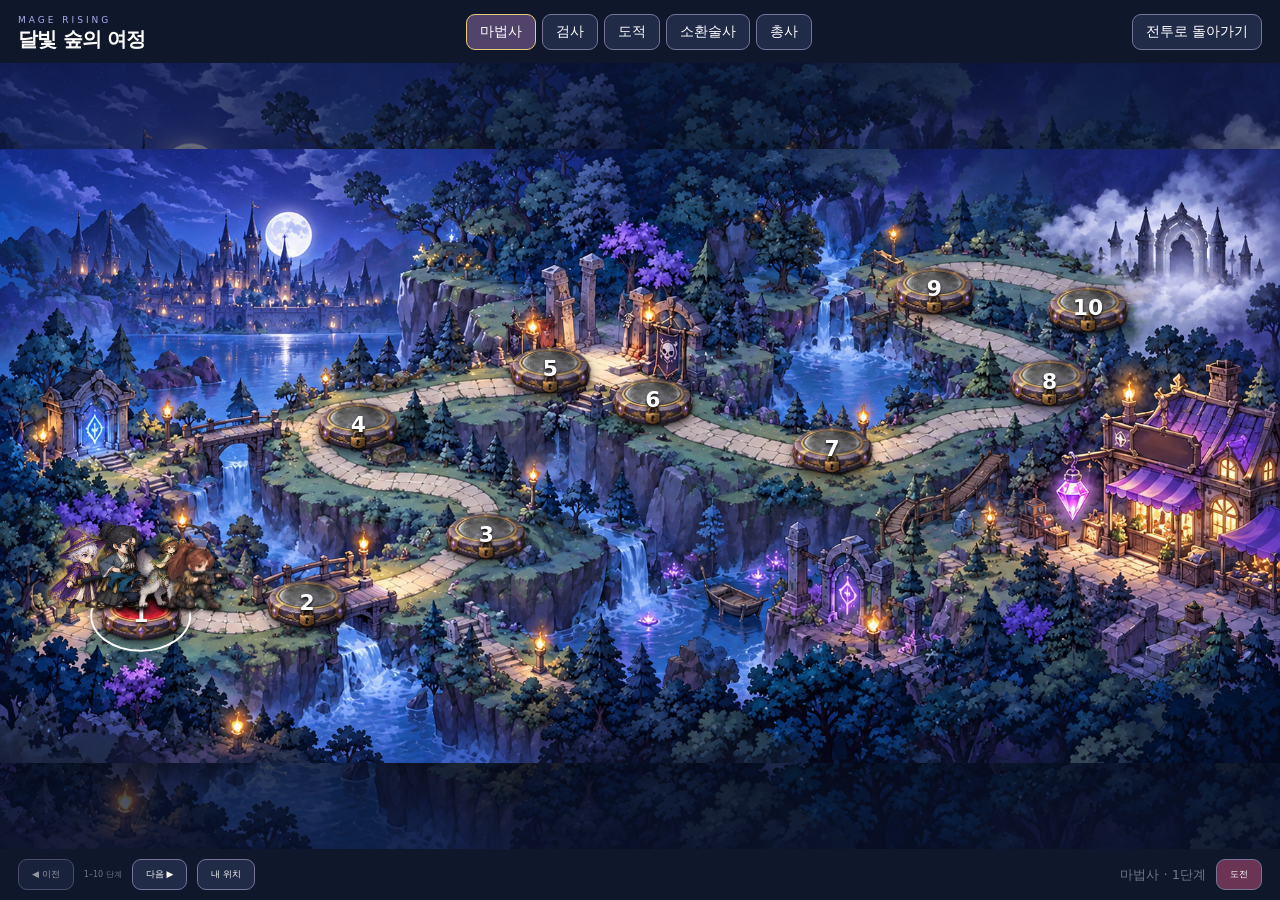
==== index.html @ e3793fdd "Add files via upload" ====
<!DOCTYPE html>

<html lang="ko"><head><meta charset="utf-8"/><meta content="width=device-width,initial-scale=1,viewport-fit=cover" name="viewport"/><meta content="#10121f" name="theme-color"/><title>마법사의 여정 · Mage Rising</title><meta content="yes" name="mobile-web-app-capable"/><meta content="yes" name="apple-mobile-web-app-capable"/><meta content="black-translucent" name="apple-mobile-web-app-status-bar-style"/><meta content="마법사의 여정" name="apple-mobile-web-app-title"/><link href="manifest.webmanifest" rel="manifest"/><link href="assets/icons/apple-touch-icon.png" rel="apple-touch-icon"/><link href="style.css?v=0941" rel="stylesheet"/><link href="landscape.css?v=0941" rel="stylesheet"/><link rel="stylesheet" href="cards.css?v=0941"/><link rel="stylesheet" href="auto-gear.css?v=0941"/><link rel="stylesheet" href="world-map.css?v=0941"/><link rel="stylesheet" href="gunner.css?v=0941"/></head>
<body>
<div aria-hidden="true" id="splash"><div class="splash-sigil">✧</div><small>MAGE RISING</small><h1>마법사의 여정</h1><div class="splash-bar"><i></i></div></div>
<div class="app">
<main>
<section class="battle-card">
<div class="canvas-wrap"><div class="battle-top"><div><span class="eyebrow" id="biomeName">달빛 숲</span><div class="stage">STAGE <strong id="stageNum">01</strong></div></div><div aria-label="직업 선택" class="class-switch" id="classSwitch"></div><div class="wallet"><span>보유 골드</span><strong><i>◈</i> <b id="goldNum">120</b></strong></div></div><canvas aria-label="자동 전투 화면" id="world"></canvas><div class="zone-label" id="zoneLabel">ENERGY BOLT · 에너지볼트</div><div class="enemy-hp-label" id="enemyHpLabel">적 HP 17.5</div><div class="energy-gauge" hidden="" id="energyGauge"></div><div class="banner" id="banner"></div><div class="battle-state" id="battleState">자동 전투</div><div class="battle-bottom"><div class="hp-row"><span>♥ <b id="hpText">100 / 100</b></span><span id="attackText">적 공격력 1</span></div><div class="bar hp"><i id="hpBar"></i></div><div class="stage-row"><span id="stageGoal">강화몹까지</span><b id="killsText">0 / 100</b></div><div class="bar stage-progress"><i id="killBar"></i></div></div><div aria-label="전투 액티브 슬롯" class="active-slots" id="activeSlots"></div><section class="panel" id="magicPanel"><div class="panel-heading"><div><h2>마력 강화 <span id="powerLevel"></span></h2></div><div aria-label="구매 수량" class="bulk"><button class="active" data-bulk="1">×1</button><button data-bulk="10">×10</button><button data-bulk="max">최대</button></div></div><div class="power-card"><strong hidden="" id="powerValue"></strong><p hidden="" id="powerDetail"></p><button aria-label="마력 강화 구매" class="primary" id="buyPower">강화</button></div></section><div class="gacha-strip"><button class="subtle" id="gachaBtn">🎁 무료 뽑기 · 60초</button><span id="gachaProgress"></span></div><div class="header-actions"><button aria-label="소리 켜기" class="icon-btn" id="soundBtn">♪</button><button aria-label="일시정지" class="icon-btn" id="pauseBtn">Ⅱ</button><button aria-label="랭킹" class="icon-btn" id="rankBtn">🏆</button><button aria-label="설정" class="icon-btn" id="settingsBtn">⚙</button></div><nav aria-label="게임 메뉴" class="tabs"><button class="active" data-tab="magic">⚔ 전투</button><button data-tab="grimoire">✦ 스킬</button><button data-tab="equipment">♜ 장비 <span class="badge" hidden="" id="newItems">0</span></button><button data-tab="character">▤ 캐릭터</button><button data-tab="cards">✧ 카드 <span class="card-badge" id="cardBadge" hidden>0</span></button></nav></div>
</section>
<section class="combat-stats offscreen-stats"><div><span>Magic Power</span><strong id="damageStat">10</strong></div><div><span>Magic ATK</span><strong id="intervalStat">1.00초</strong></div><button aria-label="실제 전투 통계 열기" id="combatStatsBtn"><span>기준 DPS · 통계</span><strong id="dpsStat">10</strong></button><div><span>최고 스테이지</span><strong id="bestStat">01</strong></div></section>
</main><section aria-label="게임 메뉴 화면" class="menu-screen" hidden="" id="menuScreen"><div class="menu-top"><div><strong id="menuTitle">스킬</strong><small>전투 일시정지 · 닫으면 이어서 진행</small></div><nav aria-label="메뉴 전환" class="menu-tabs"><button data-tab="grimoire">스킬</button><button data-tab="equipment">장비</button><button data-tab="character">캐릭터</button><button data-tab="cards">카드</button></nav><button aria-label="메뉴 닫고 전투로" class="subtle" id="menuClose">전투로 ✕</button></div><div class="menu-scroll" id="menuScroll"><section class="panel" hidden id="equipmentPanel"><div class="equipment-left pane-scroll"><h2>자동 성장 장비</h2><div class="equipment-grid" id="equipmentSlots"></div><div class="gear-summary" id="gearSummary"></div><button class="subtle" id="autoGearAllBtn">8부위 모두 보기</button><p id="autoGearHistory"></p><p class="hint left" id="setOverview"></p><details class="auto-gear-rules"><summary>조각과 돌파 보상</summary><p>모든 조각 부위 확률 12.5% · 획득 즉시 자동 흡수</p><p>일반 적 1개: 기본75% / 고급20% / 희귀5%<br>보스: 스테이지 수만큼 · 고급70% / 희귀25% / 유니크5%<br>개당 경험치 1 / 3 / 10 / 30</p><p>10단위 최초 처치: 전 부위 옵션 추가<br>100단위 최초 처치: 추가 옵션 ×2 + 모든 배운 스킬 +1<br>재처치는 조각 지급 · 기존 능력치 상한 유지</p></details></div><div class="equipment-right"><p class="hint left" id="fragmentSummary"></p><div class="auto-gear-cards pane-scroll" id="autoGearCards"></div></div></section><section class="panel" hidden="" id="grimoirePanel"><aside class="skill-sidebar"><h2>스킬</h2><strong id="treeSP"></strong><div id="familyTabs"></div><p hidden="" id="spCount"></p><p id="spSpent"></p><button class="subtle" id="resetFamilyBtn">계열 초기화</button><button class="subtle" id="resetSkillsBtn">전체 초기화</button></aside><div class="skill-workspace"><div class="spell-list" id="spellList"></div><div aria-label="장착 스킬" class="skill-equipped" id="skillEquipped"></div></div></section><section class="panel" hidden="" id="characterPanel"><div class="character-left"><div class="portrait-meta"><h2 id="characterJob"></h2><span id="characterLevel"></span></div><div class="hero-preview"><img alt="선택한 캐릭터 외형" id="characterPreview"/></div><div class="skin-gallery" id="skinGallery"></div><button class="primary" id="applySkinBtn">외형 적용</button><small>외형 전용 · 능력치 동일</small></div><div class="character-right pane-scroll"><div class="character-heading"><h2>캐릭터 능력치</h2><button class="subtle" id="characterCombatBtn">전투통계</button></div><div class="character-stats" id="characterStats"></div><p class="hint left" id="migrationInfo"></p></div></section><section class="panel" hidden id="cardsPanel"><aside class="cards-sidebar"><h2>카드 도감</h2><strong class="cards-count" id="cardOwned"></strong><button class="primary" id="cardOpenBtn">카드 뒤집기</button><button class="subtle" id="cardRevealAllBtn">모두 뒤집기</button><p id="cardPoints"></p><button class="subtle" id="cardPointBtn">10포인트 · 카드 뽑기</button><p id="cardEffects"></p><p id="cardError"></p><p>네 직업 공통 도감 · 보유 효과 자동 적용<br>일반 적 카드 0.2% · 최초 보스 1장 / 강화보스 2장 / 대보스 3장<br>모든 드롭 0성 · 총 48종<br>뒤집기 등급: D39.5% / C28% / B17% / A9% / S4% / SS1.5% / SSR0.5% / SSS0.5%<br>등급 내 균등 · 라인 4장 완성 시 최저 별 보너스<br>대보스 100/200/300/400단계: 업화룡/빙결 폭군/죽음의 군주/폭풍 야수 1장 보장, 이후 반복<br>조각 경험치·추가 조각 보너스 적용 · 등급 비율 유지<br>이미 처치한 보스 소급 지급 없음</p></aside><div class="cards-grid" id="cardGrid"></div></section></div></section><footer><span>v0.9.41 · 자동 저장</span><button id="helpBtn">플레이 안내</button><span id="saveStatus">저장 준비</span></footer></div>
<div class="toast" id="toast" role="status"></div>
<div class="modal" hidden="" id="modal"><div aria-labelledby="modalTitle" aria-modal="true" class="modal-card" role="dialog"><button aria-label="닫기" class="modal-close" id="modalClose">×</button><div id="modalContent"></div></div></div>
<input accept="application/json,.json" hidden="" id="importFile" type="file"/>
<div class="rotate-notice" hidden="" id="rotateNotice" role="status"><span>↻</span><h2>휴대폰을 가로로 돌려주세요</h2><p>전투는 멈춘 상태로 기다리고 있어요.</p></div><script src="js/class-data.js?v=0941"></script><script src="js/gunner-data.js?v=0941"></script><script>try{const j=JSON.parse(localStorage.getItem("mage-rising-shared")||"{}").selectedClass;window.MAGE_CLASS_ID=MAGE_CLASSES.jobs[j]?j:"mage";}catch(e){window.MAGE_CLASS_ID="mage";}</script><script src="js/config.js?v=0941"></script><script src="js/items.js?v=0941"></script><script src="js/skills.js?v=0941"></script><script src="js/class-art.js?v=0941"></script><script src="js/gunner-kneel.js?v=0941"></script><script src="js/gunner.js?v=0941"></script><script src="js/remaster.js?v=0941"></script><script src="js/combat-art.js?v=0941"></script><script src="js/summoner-art.js?v=0941"></script><script src="js/warrior-fx.js?v=0941"></script><script src="js/warrior-skills.js?v=0941"></script><script src="js/cards.js?v=0941"></script><script src="js/auto-gear.js?v=0941"></script><script src="js/renewal-assets.js?v=0941"></script><script src="js/card-expansion-assets.js?v=0941"></script><script src="js/gwimun.js?v=0941"></script><script src="js/game.js?v=0941"></script><script src="js/polish.js?v=0941"></script><script src="js/orientation.js?v=0941"></script><script src="js/firebase-config.js?v=0941"></script><script src="js/rank.js?v=0941"></script>
<script src="js/world-map.js?v=0941"></script></body></html>
---- style.css ----
@charset "UTF-8";
:root{color-scheme:dark;--bg:#0b0d16;--panel:#151827;--line:#2a2c42;--muted:#9397af;--text:#f2f0fa;--accent:#bdacff;--gold:#edc884;--mint:#82ddcc}*{box-sizing:border-box}body{margin:0;background:radial-gradient(ellipse at 45% 0,#22213d 0,transparent 48%),var(--bg);color:var(--text);font-family:system-ui,-apple-system,"Apple SD Gothic Neo","Malgun Gothic",sans-serif;font-size:14px;min-height:100vh}button{font:inherit;color:inherit;cursor:pointer;-webkit-tap-highlight-color:transparent;touch-action:manipulation}button:disabled{cursor:default;opacity:.4}button:focus-visible{outline:2px solid var(--mint);outline-offset:3px}button{transition:background .15s,transform .15s}button:not(:disabled):active{transform:translateY(1px)}[hidden]{display:none!important}.app{max-width:1020px;margin:auto;padding:24px 28px 16px}.header{display:flex;align-items:center;justify-content:space-between;margin:0 0 22px}.brand{display:flex;align-items:center;gap:12px}.brand-sigil{font-size:44px;line-height:1;color:var(--accent);text-shadow:0 0 24px #ad8dff80}.brand small{font-size:10px;letter-spacing:3px;color:var(--accent)}h1{font-size:21px;letter-spacing:-.8px;margin:3px 0 0}h2{font-size:20px;margin:5px 0 0}h3{margin:0;font-size:15px}.header-actions{display:flex;gap:7px}.icon-btn{width:35px;height:35px;border:1px solid var(--line);background:#191b2b;border-radius:10px;font-size:18px}.icon-btn.on{color:var(--mint)}.battle-card{border:1px solid #3d3858;border-radius:20px;overflow:hidden;background:#111724;box-shadow:0 16px 70px #0004}.battle-top{display:flex;align-items:center;justify-content:space-between;padding:18px 24px 10px;background:linear-gradient(110deg,#23233b,#171a2b)}.eyebrow{font-size:11px;color:#b2afc8;letter-spacing:1px}.stage{font-size:12px;letter-spacing:2px;color:#9b99b4;margin-top:4px}.stage strong{font-size:25px;letter-spacing:0;color:#fff;margin-left:4px}.wallet{text-align:right}.wallet>span{font-size:10px;color:var(--muted)}.wallet strong{display:block;color:var(--gold);font-size:24px;margin-top:3px}.wallet i{font-style:normal;font-size:20px}.wallet b{font-weight:650}.canvas-wrap{position:relative;width:100%;height:320px;overflow:hidden}canvas{display:block;width:100%;height:100%;touch-action:pan-y}.zone-label{position:absolute;top:12px;left:24px;font-size:10px;color:#b9b0d8;letter-spacing:1px;pointer-events:none}.battle-state{position:absolute;right:20px;bottom:12px;font-size:10px;color:#a9c4c7;background:#0b1329a0;padding:5px 9px;border-radius:20px}.battle-state:before{content:'● ';color:#80d8b2}.banner{pointer-events:none;position:absolute;left:50%;top:36%;transform:translate(-50%,-50%);text-align:center;font-size:23px;font-weight:750;white-space:nowrap;color:#fff;text-shadow:0 2px 8px #000,0 0 25px #afa0ff;opacity:0;transition:opacity .2s}.banner.show{opacity:1}.battle-bottom{padding:12px 24px 18px;background:#151a2b}.hp-row,.stage-row{display:flex;justify-content:space-between;font-size:11px;color:#a2a8bd;margin-bottom:6px}.hp-row>span:first-child{color:#90dec6}.hp-row b{font-weight:500}.bar{height:5px;border-radius:10px;background:#292d42;overflow:hidden}.bar i{height:100%;display:block;transition:width .2s;border-radius:10px;width:100%}.hp i{background:linear-gradient(90deg,#54998e,#94e8c9)}.stage-progress{height:3px}.stage-progress i{background:linear-gradient(90deg,#6f5aa2,#baa7f0);width:0}.stage-row{margin-top:12px;margin-bottom:6px}.stage-row b{color:#c4b9df;font-weight:500}.combat-stats{display:grid;grid-template-columns:repeat(4,1fr);padding:19px 0;margin:0 0 4px}.combat-stats>div{text-align:center;border-right:1px solid var(--line)}.combat-stats>div:last-child{border:0}.combat-stats span{display:block;font-size:10px;color:var(--muted);margin-bottom:6px}.combat-stats strong{font-size:17px;font-weight:600;font-variant-numeric:tabular-nums}.tabs{display:flex;border-bottom:1px solid var(--line);margin:0 0 22px;gap:24px}.tabs button{background:none;border:0;border-bottom:2px solid transparent;color:var(--muted);padding:14px 3px;font-weight:600;font-size:13px}.tabs button.active{color:var(--accent);border-color:var(--accent)}.badge{background:var(--accent);color:#211831;border-radius:8px;font-size:9px;padding:1px 5px}.panel-heading{display:flex;justify-content:space-between;align-items:center;margin-bottom:18px;gap:8px}.panel-heading small{color:var(--muted);font-size:10px;letter-spacing:1px}.bulk{display:flex;gap:3px;background:#111321;border:1px solid var(--line);border-radius:9px;padding:3px}.bulk button{border:0;background:none;padding:6px 9px;border-radius:6px;color:var(--muted);font-size:11px}.bulk button.active{background:#39304f;color:#e0d3ff}.upgrade-grid{display:grid;grid-template-columns:repeat(2,1fr);gap:10px}.upgrade-card{border:1px solid var(--line);background:linear-gradient(120deg,#1c1e30,#151826);border-radius:12px;padding:15px;display:grid;grid-template-columns:36px 1fr auto;align-items:center;gap:10px}.upgrade-icon{color:var(--accent);font-size:22px;width:34px;height:36px;display:grid;place-items:center;background:#9d81e310;border-radius:9px}.upgrade-title{font-size:13px;font-weight:600}.upgrade-title small{font-size:10px;font-weight:400;color:#a298b8;margin-left:5px}.upgrade-detail{font-size:10px;color:var(--muted);margin-top:5px}.upgrade-card button{font-size:11px;border:1px solid #514662;background:#352c49;padding:9px 10px;border-radius:8px;min-width:90px;color:#e9dcfc}.upgrade-card button b{display:block;font-size:10px;color:var(--gold);margin-top:3px;font-weight:500}.upgrade-card.off{opacity:.6}.evolve-card{margin-top:14px;display:flex;align-items:center;justify-content:space-between;gap:12px;background:linear-gradient(100deg,#28213a,#1a1a29);border:1px solid #51415f;border-radius:12px;padding:18px}.evolve-copy small{color:#baa2d4;font-size:9px;letter-spacing:1.8px}.evolve-copy h3{margin-top:5px}.evolve-copy p{font-size:10px;color:#a7a0b6;margin:6px 0 0;line-height:1.5}.primary{background:linear-gradient(120deg,#d2b8ff,#aa95e7);color:#241b35;border:0;font-weight:700;padding:12px 16px;border-radius:9px;white-space:nowrap;font-size:12px}.hint{font-size:10px;color:#9295ab;line-height:1.7;text-align:center;margin:12px 0}.hint.left{text-align:left}.equipment-grid{display:grid;grid-template-columns:repeat(7,1fr);gap:7px}.slot{background:#191d2d;border:1px solid var(--line);border-radius:10px;padding:10px 4px;text-align:center;min-width:0}.slot svg{width:32px;height:32px;display:block;margin:4px auto 7px}.slot strong{display:block;font-size:10px;color:#dad3ea}.slot span{display:block;font-size:9px;color:var(--muted);margin-top:5px}.inventory-heading{display:flex;align-items:center;justify-content:space-between;margin-top:24px;gap:6px}.inventory-heading h3{font-size:13px}.inventory-heading h3 span{color:var(--muted);font-size:10px}.subtle{background:#202237;border:1px solid var(--line);border-radius:7px;padding:7px 9px;font-size:10px;color:#c7bddb}.inventory{display:grid;grid-template-columns:repeat(2,1fr);gap:8px;margin-top:12px}.item{background:#171b2b;border:1px solid var(--line);border-left:3px solid var(--rarity);border-radius:9px;padding:10px;display:flex;gap:10px;align-items:center}.item svg{width:30px;height:30px;flex:none;color:var(--rarity)}.item-info{flex:1;min-width:0}.item-info strong{font-size:11px;display:block;color:var(--rarity)}.item-info span{display:block;font-size:10px;color:var(--muted);margin-top:5px}.item button{font-size:10px;border:1px solid #41425a;background:#292d43;border-radius:6px;padding:7px;white-space:nowrap}.empty{grid-column:1/-1;border:1px dashed #35354c;border-radius:12px;padding:30px 15px;text-align:center;color:var(--muted);font-size:12px;line-height:1.9}.spell-list{display:grid;grid-template-columns:repeat(2,1fr);gap:9px}.spell-entry{display:flex;gap:12px;align-items:center;border:1px solid var(--line);border-radius:12px;background:#161a29;padding:15px}.spell-entry.current{border-color:#9170bf;background:#252037}.spell-entry.locked{opacity:.65}.spell-entry .spell-symbol{font-size:26px;color:var(--spell);width:36px;text-align:center}.spell-entry h3{font-size:12px}.spell-entry p{font-size:10px;color:var(--muted);margin:5px 0;line-height:1.5}.spell-entry small{color:#cebbdf;font-size:9px}footer{display:flex;justify-content:space-between;margin-top:24px;padding-bottom:10px;color:#70768d;font-size:9px}footer button{background:transparent;border:0;color:#aaa0bd;font-size:10px}.toast{position:fixed;bottom:30px;left:50%;transform:translate(-50%,10px);opacity:0;pointer-events:none;z-index:100;border:1px solid #59506c;background:#252236f5;box-shadow:0 8px 30px #0006;border-radius:10px;padding:12px 18px;color:#eee2ff;font-size:12px;max-width:90vw;width:max-content;transition:opacity .2s,transform .2s}.toast.show{opacity:1;transform:translate(-50%,0)}.modal{position:fixed;inset:0;z-index:80;display:flex;align-items:center;justify-content:center;background:#060813bb;backdrop-filter:blur(9px);padding:20px}.modal-card{position:relative;background:linear-gradient(145deg,#27233a,#151a2b);border:1px solid #665279;border-radius:20px;width:440px;max-height:88vh;overflow:auto;padding:32px 28px;box-shadow:0 20px 80px #0008}.modal-close{position:absolute;top:10px;right:12px;font-size:22px;background:none;border:0;color:#9994ad}.modal-card h2{font-size:25px;margin:10px 0 14px;letter-spacing:-1px}.modal-card .lead{font-size:12px;line-height:1.9;color:#c0bbd0;margin:12px 0 22px}.modal-card .eyebrow{color:var(--accent);font-size:10px;letter-spacing:2px}.modal-card .primary{width:100%;margin-top:10px}.modal-card .subtle{margin-top:10px;padding:10px 12px}.modal-rune{font-size:60px;color:#c2acff;text-align:center;margin:10px}.modal-card ul{font-size:12px;color:#bdb7cd;padding-left:20px;line-height:2}.setting-row{display:flex;gap:8px;flex-wrap:wrap;margin:12px 0}.danger{color:#eea6a6!important}.death-number{font-size:45px;color:#e4d3ff;font-weight:700}.save-warning{color:#e8b87d!important}@media(min-width:800px){.canvas-wrap{height:350px}}@media(max-width:600px){.app{padding:16px 12px 10px}.header{margin-bottom:15px}.brand small{font-size:9px}.brand-sigil{font-size:36px}.brand h1{font-size:18px}.battle-card{border-radius:15px}.battle-top{padding:15px 16px 8px}.canvas-wrap{height:255px}.zone-label{left:16px;font-size:8px;top:9px}.battle-bottom{padding:10px 16px 15px}.wallet strong{font-size:20px}.stage strong{font-size:22px}.combat-stats{padding:16px 0}.combat-stats strong{font-size:14px}.combat-stats span{font-size:9px}.tabs{gap:0;justify-content:space-between;margin-bottom:17px}.tabs button{font-size:12px;padding:12px 8px}.upgrade-grid{gap:8px}.upgrade-card{padding:11px;grid-template-columns:25px 1fr;gap:7px}.upgrade-icon{font-size:18px;width:25px;height:30px}.upgrade-title{font-size:12px}.upgrade-title small{display:block;margin:3px 0 0}.upgrade-detail{font-size:9px}.upgrade-card button{grid-column:1/-1;width:100%;display:flex;align-items:center;justify-content:center;gap:10px;padding:8px;min-width:0}.upgrade-card button b{margin:0}.panel-heading{margin-bottom:13px}.panel-heading h2{font-size:19px}.evolve-card{padding:14px;align-items:flex-start;flex-direction:column;gap:10px}.evolve-card .primary{width:100%;padding:11px}.hint{font-size:9px}.equipment-grid{grid-template-columns:repeat(4,1fr)}.inventory{grid-template-columns:1fr}.spell-list{grid-template-columns:1fr}.modal-card{padding:26px 22px}.banner{font-size:19px}}@media(prefers-reduced-motion:reduce){*{transition:none!important}}

.unique-box{display:flex;justify-content:space-between;align-items:center;gap:10px;background:linear-gradient(100deg,#382644,#201d32);border:1px solid #9866b2;border-radius:12px;padding:16px;margin-bottom:18px}.unique-box small{font-size:9px;letter-spacing:2px;color:#e0a9ff}.unique-box h3{margin:7px 0}.unique-box h3 b{color:#edc7ff}.unique-box p{font-size:10px;color:#c0afcc;margin:0;line-height:1.6}.unique-choices{display:grid;gap:8px}.unique-choice{display:flex;text-align:left;align-items:center;gap:12px;background:#211e33;border:1px solid #69507a;border-radius:9px;padding:12px}.unique-choice svg{width:32px;height:34px;color:#dfb4f5;flex:none}.unique-choice strong{font-size:12px;color:#e6c5fa}.unique-choice small{display:block;font-size:10px;color:#bdb1ce;margin-top:5px}.unique-effect{color:#d6adeb!important}

.item-actions{display:flex;flex-direction:column;gap:5px;flex:none}.item .sell-button{color:#e4b2b2;border-color:#65454d;background:#32232c;font-size:9px}

.trait-card{background:#1c2134;border:1px solid #3b435e;border-radius:9px;padding:11px 13px;margin-bottom:12px;color:#bfcce5;font-size:11px;line-height:1.7}.recommend-controls{display:flex;gap:6px;align-items:center}.recommend-controls select{background:#222438;color:#dfd4ef;border:1px solid #524363;border-radius:7px;padding:7px;font-size:11px}.gear-summary{font-size:10px;color:#b8bbd2;line-height:1.8;padding:10px;background:#171c2c;border-radius:9px;margin-bottom:12px}.item-info span{line-height:1.6}.item-info strong{line-height:1.5}

/* Skill System 2.0 */
.active-slots{display:grid;grid-template-columns:repeat(3,minmax(0,1fr));gap:8px;margin:12px 0}.active-slot{min-width:0;background:#1a1d30;border:1px solid color-mix(in srgb,var(--spell) 40%,transparent);border-radius:12px;padding:10px 5px;display:grid;gap:5px;text-align:center}.active-slot small{font-size:9px;color:var(--muted);letter-spacing:1px}.active-slot strong{font-size:12px;color:var(--spell);overflow-wrap:anywhere}.active-slot span{font-size:11px;color:var(--mint)}.power-card{padding:20px;border:1px solid #544370;border-radius:14px;background:radial-gradient(ellipse at top right,#40325555,transparent),#191a2b}.power-card>strong{font-size:34px;color:#cdbaff}.power-card p{color:var(--muted);line-height:1.6}.power-card button{min-width:180px}.power-card button b{display:block}.trait-card{display:flex;flex-wrap:wrap;align-items:center;gap:12px}.trait-card b{color:var(--gold);font-size:19px}.trait-card span{color:var(--muted);font-size:12px}.skill-tree{border:1px solid #3b3752;border-radius:14px;padding:14px;margin:0 0 16px}.skill-tree header{display:flex;justify-content:space-between;gap:8px;color:var(--spell);margin-bottom:8px}.skill-tree header span{font-size:12px}.skill-node{display:grid;grid-template-columns:1fr auto;gap:10px;align-items:center;padding:14px 0;border-top:1px solid #ffffff12}.skill-node h4{margin:5px 0;font-size:15px}.skill-node h4 span{color:var(--spell);font-size:12px;white-space:nowrap}.skill-node p{font-size:12px;color:#bdc0d2;margin:5px 0;line-height:1.5}.skill-node small{font-size:10px;color:var(--muted)}.skill-node button,.slot-options button{background:#302846;border:1px solid #6d588a;border-radius:8px;padding:10px;font-size:12px}.skill-node.locked{opacity:.6}.spell-list{display:block}.slot-options{display:grid;grid-template-columns:1fr 1fr;gap:8px;margin:14px 0}.slot-options small{display:block;margin-top:5px;color:var(--muted)}.character-stats{display:grid;grid-template-columns:1fr 1fr;gap:10px}.character-stats>div{border:1px solid #36334b;border-radius:10px;padding:12px;display:grid;gap:7px;min-width:0}.character-stats span{font-size:11px;color:var(--muted)}.character-stats strong{font-size:14px;overflow-wrap:anywhere}.full-set-rewards{display:flex;flex-wrap:wrap;gap:8px;margin:8px 0}.tabs{display:grid;grid-template-columns:repeat(5,minmax(0,1fr))}.tabs button{padding:12px 3px;font-size:12px;white-space:nowrap}#powerLevel{font-size:14px;color:var(--accent)}@media(max-width:500px){.panel-heading{gap:8px;flex-wrap:wrap}.active-slot strong{font-size:11px}.skill-tree{padding:10px}.skill-node{gap:6px}.skill-node button{padding:9px 7px}.character-stats>div{padding:10px}.character-stats strong{font-size:12px}}

/* v0.3.2: combat readouts and live cooldown/cast gauges */
.active-slot{position:relative;overflow:hidden;isolation:isolate;min-height:88px;transition:border-color .15s,box-shadow .15s}
.active-slot>small,.active-slot>strong,.active-slot>span{position:relative;z-index:2;pointer-events:none}
.slot-fill{position:absolute;inset:0;background:var(--spell);opacity:.19;transform:scaleX(0);transform-origin:left center;pointer-events:none;z-index:0}
.slot-cast-track{position:absolute;left:10px;right:10px;bottom:5px;height:3px;background:#ffffff15;border-radius:3px;overflow:hidden;opacity:0;pointer-events:none}
.slot-cast-fill{display:block;width:100%;height:100%;background:var(--spell);transform:scaleX(0);transform-origin:left center}
.active-slot[data-phase="ready"]{border-color:var(--spell);box-shadow:inset 0 0 14px #ffffff09,0 0 8px #ffffff0c}
.active-slot[data-phase="ready"] .slot-fill{opacity:.27}
.active-slot[data-phase="casting"]{border-color:var(--spell);box-shadow:inset 0 0 18px #ffffff17}
.active-slot[data-phase="casting"] .slot-fill{opacity:.3}
.active-slot[data-phase="casting"] .slot-cast-track{opacity:1}
.active-slot[data-phase="empty"]{border-style:dashed}
.enemy-hp-label{position:absolute;left:24px;bottom:14px;max-width:calc(100% - 145px);padding:5px 8px;border-radius:7px;background:#0b1026bb;color:#dce7f5;font-size:11px;font-variant-numeric:tabular-nums;pointer-events:none;overflow-wrap:anywhere}
.enemy-hp-label.boss{color:#ffcfdd;border:1px solid #b968873f}
@media(max-width:500px){.enemy-hp-label{left:12px;bottom:12px;font-size:10px;max-width:calc(100% - 116px)}.active-slot{min-height:82px}}
@media(prefers-reduced-motion:reduce){.active-slot{transition:none}}

/* v0.3.3: reusable portrait files, no stat changes */
.skin-section{margin-bottom:22px}.skin-heading{display:flex;justify-content:space-between;align-items:center;gap:8px;margin:0 0 12px}.skin-heading>span{font-size:11px;color:var(--muted)}
.skin-gallery{display:grid;grid-template-columns:repeat(5,minmax(0,1fr));gap:10px}.skin-card{min-width:0;display:flex;flex-direction:column;align-items:center;gap:7px;padding:10px 7px;background:#191c2d;border:1px solid #38394f;border-radius:13px;text-align:center}.skin-card.selected{border-color:var(--skin);box-shadow:inset 0 0 18px #ffffff0c}.skin-preview{height:175px;width:100%;display:grid;place-items:center;background:radial-gradient(ellipse,#49415e60,transparent 70%);overflow:hidden}.skin-preview img{max-width:100%;height:100%;object-fit:contain;pointer-events:none}.skin-fallback{font-size:60px;color:var(--skin)}.skin-card>strong{font-size:13px;color:var(--skin)}.skin-card>small{font-size:10px;line-height:1.5;color:var(--muted);flex:1}.skin-selected{font-size:11px;color:var(--mint);margin-top:3px}.skin-card>*{pointer-events:none}#resetSkillsBtn{white-space:nowrap}
@media(max-width:650px){.skin-gallery{grid-template-columns:repeat(2,minmax(0,1fr))}.skin-preview{height:175px}.skin-card:last-child{grid-column:auto}.skin-heading{flex-wrap:wrap}}

.gacha-strip{display:flex;align-items:center;justify-content:space-between;gap:12px;flex-wrap:wrap;margin:16px 0;padding:12px;border:1px solid #695283;border-radius:14px;background:#201b30}.gacha-strip span{font-size:12px;color:#bcb0d2}.gacha-chest{font-size:64px;text-align:center}.gacha-reveal{text-align:center;padding:24px;border:1px solid currentColor;border-radius:16px;animation:gacha-pop .5s ease-out}.gacha-reveal svg{width:64px;height:64px}@keyframes gacha-pop{from{transform:scale(.6);opacity:0}to{transform:scale(1);opacity:1}}@media(prefers-reduced-motion:reduce){.gacha-reveal{animation:none}}

/* v0.4.1: portrait app shell, scrolling menu pages */
html,body{height:100%;width:100%;overflow:hidden;overscroll-behavior:none}
.app{height:100vh;height:100dvh;max-width:580px;padding:calc(6px + env(safe-area-inset-top)) 10px calc(4px + env(safe-area-inset-bottom));display:flex;flex-direction:column;gap:6px;overflow:hidden}
.header{flex:0 0 42px;margin:0}.brand{gap:7px}.brand-sigil{font-size:30px}.brand small{font-size:8px;letter-spacing:2px}.brand h1{font-size:17px}.header-actions{gap:5px}.icon-btn{height:38px;width:38px}
.app>main{flex:1;min-height:0;display:grid;grid-template-rows:minmax(120px,1fr) 36px 80px 36px 70px;gap:6px;overflow:hidden}
.battle-card{display:flex;flex-direction:column;min-height:0;border-radius:14px;box-shadow:none}.battle-top{flex:0 0 auto;padding:6px 12px;min-height:46px}.eyebrow{font-size:9px}.stage{font-size:10px;margin-top:0}.stage strong{font-size:21px}.wallet strong{font-size:19px;margin-top:0}.wallet>span{font-size:9px}.canvas-wrap{flex:1;min-height:0;height:auto!important}.zone-label{left:10px;top:8px;font-size:8px}.battle-bottom{flex:0 0 auto;padding:7px 11px;min-height:58px}.hp-row,.stage-row{font-size:10px;margin-bottom:4px;gap:6px}.stage-row{margin-top:7px}.battle-state{right:9px;bottom:8px;font-size:9px;padding:4px 6px}.enemy-hp-label{left:9px;bottom:8px;font-size:9px;max-width:calc(100% - 102px)}
.combat-stats{padding:3px 0;margin:0;align-items:center}.combat-stats span{font-size:9px;margin-bottom:2px}.combat-stats strong{font-size:13px}.active-slots{margin:0;gap:5px}.active-slot{min-height:0!important;padding:5px 3px 9px;gap:2px;border-radius:9px}.active-slot small{font-size:8px}.active-slot strong{font-size:11px;line-height:1.15}.active-slot span{font-size:10px}.gacha-strip{margin:0;padding:3px 7px;gap:5px;flex-wrap:nowrap;border-radius:9px}.gacha-strip .subtle{font-size:10px;padding:5px;min-height:28px}.gacha-strip span{font-size:9px;text-align:right}
#magicPanel{display:grid;grid-template-columns:1fr 1fr;gap:8px;align-items:center;padding:6px 8px;border:1px solid #534366;border-radius:10px;background:#211b30;min-width:0}#magicPanel .panel-heading{display:block;margin:0}#magicPanel h2{font-size:12px;margin:0 0 4px}#powerLevel{font-size:12px}.bulk{width:max-content;padding:2px}.bulk button{padding:4px 9px;min-height:25px;font-size:10px}#magicPanel .power-card{border:0;background:none;padding:0;min-width:0}#buyPower{width:100%;min-width:0;padding:9px 5px;min-height:48px;font-size:12px}#buyPower b{font-size:11px;margin-top:3px}
.tabs{flex:0 0 48px;display:grid;gap:3px;margin:0;border:1px solid var(--line);border-radius:10px;background:#151827;overflow:hidden}.tabs button{padding:8px 0;font-size:11px;min-width:0}.tabs button.active{background:#342844;color:#e0cfff}footer{flex:0 0 16px;padding:0;margin:0;align-items:center;font-size:8px}footer button{font-size:9px;padding:0 4px;min-height:16px}
.menu-screen{flex:1;min-height:0;display:flex;flex-direction:column;overflow:hidden;background:#101420;border:1px solid #3e3655;border-radius:13px}.menu-top{display:flex;align-items:center;justify-content:space-between;gap:8px;padding:10px 12px;border-bottom:1px solid #39334c;background:#211d30;flex:none}.menu-top strong{font-size:17px}.menu-top small{display:block;color:#aaa2bf;font-size:10px;margin-top:3px}.menu-top button{min-height:40px;padding:8px 11px}.menu-scroll{flex:1;min-height:0;overflow-y:auto;overflow-x:hidden;overscroll-behavior:contain;touch-action:pan-y;padding:14px 11px;scrollbar-width:thin;-webkit-overflow-scrolling:touch}.menu-scroll .panel{min-width:0}.menu-scroll .panel-heading{flex-wrap:wrap;margin-bottom:12px}.menu-scroll h2{font-size:18px}.menu-scroll .inventory{grid-template-columns:1fr}.menu-scroll .equipment-grid{grid-template-columns:repeat(4,minmax(0,1fr))}.menu-scroll .skin-gallery{grid-template-columns:repeat(2,minmax(0,1fr))}.menu-scroll .skill-node p{font-size:11px}.menu-scroll .skill-node h4{font-size:14px}.menu-scroll .skill-node button{min-height:42px}.inventory-sort{display:flex;align-items:center;justify-content:flex-end;gap:8px;margin:10px 0 4px;font-size:12px;color:var(--muted)}.inventory-sort select{font:inherit;color:var(--text);background:#262138;border:1px solid #665278;border-radius:8px;padding:9px;min-height:40px}.menu-scroll .item{gap:7px;padding:9px 7px}.menu-scroll .item-actions button{min-height:36px}.menu-scroll .item svg{width:25px}.menu-scroll .unique-box{padding:11px}.menu-scroll .unique-box .primary{padding:11px}.menu-scroll #setOverview details{padding:7px 0}.menu-scroll #setOverview summary{cursor:pointer;min-height:28px}
.modal{padding:12px}.modal-card{width:min(100%,500px);max-height:calc(100dvh - 24px);overscroll-behavior:contain;padding:24px 18px}.modal-close{position:sticky;display:block;top:0;margin-left:auto;right:auto;background:#242036;border:1px solid #544764;border-radius:8px;width:38px;height:38px;z-index:1}.toast{bottom:calc(78px + env(safe-area-inset-bottom))}
.rotate-notice{position:fixed;inset:0;z-index:120;display:flex;flex-direction:column;justify-content:center;align-items:center;padding:24px;background:#111321;text-align:center}.rotate-notice>span{font-size:64px;color:var(--accent)}.rotate-notice h2{font-size:20px}.rotate-notice p{color:var(--muted);font-size:13px}
@media(max-height:640px){.app{gap:4px;padding-top:calc(3px + env(safe-area-inset-top));padding-bottom:calc(2px + env(safe-area-inset-bottom))}.header{flex-basis:36px}.brand small{display:none}.brand h1{font-size:15px}.icon-btn{height:34px;width:34px}.app>main{grid-template-rows:minmax(90px,1fr) 30px 66px 31px 61px;gap:4px}.battle-top{padding:3px 10px;min-height:39px}.battle-bottom{min-height:50px;padding:5px 10px}.stage-row{margin-top:5px}.stage strong{font-size:18px}.wallet strong{font-size:17px}.tabs{flex-basis:43px}.gacha-strip{padding:1px 5px}.gacha-strip span{font-size:8px}#magicPanel{padding:3px 7px}#buyPower{min-height:44px;padding:6px}.active-slot strong{font-size:10px}.active-slot small{display:none}.combat-stats strong{font-size:12px}}
@media(max-width:350px){.app{padding-left:6px;padding-right:6px}.brand h1{font-size:15px}.brand-sigil{display:none}.gacha-strip span{max-width:115px}.tabs button{font-size:10px}.menu-scroll{padding:10px 7px}.recommend-controls{flex-wrap:wrap}.item-info strong{font-size:10px}}
/* v0.4.2: equipment paper doll and readable comparison */
#equipmentSlots{position:relative;display:block;height:360px;max-width:390px;margin:12px auto 20px;width:100%;background:radial-gradient(ellipse,#34304c66,transparent 70%)}
.gear-silhouette{position:absolute;width:70%;height:94%;left:15%;top:3%;fill:#83799b33;stroke:#aaa0c455;stroke-width:2}
.gear-slot{position:absolute;width:27%;height:78px;display:flex;align-items:center;justify-content:center;flex-direction:column;gap:2px;padding:5px;background:#191c2eee;border:1px solid var(--gear-color);border-radius:12px;color:var(--gear-color);font-size:12px;cursor:pointer}
.gear-slot svg{width:26px;height:26px}.gear-slot strong{font-size:12px}.gear-slot span{font-size:10px}.gear-slot.selected{box-shadow:0 0 0 2px #e2d2ff,0 0 18px #ad8eff44}
.gear-helmet{top:0;left:36.5%}.gear-necklace{top:88px;left:36.5%}.gear-cloak{top:176px;left:36.5%}.gear-boots{top:272px;left:36.5%}.gear-staff{top:94px;left:2%;height:126px}.gear-gloves{top:232px;left:2%}.gear-ring{top:192px;right:2%}
.compare-cards{display:grid;grid-template-columns:1fr 1fr;gap:8px}.compare-cards section{min-width:0;border:1px solid #514b65;border-radius:12px;padding:10px;background:#1b1d30}.compare-cards strong{display:block;font-size:14px;margin-top:6px;overflow-wrap:anywhere}.compare-cards p{font-size:12px;line-height:1.6}.compare-cards small{color:#aba8bc}
.compare-table{width:100%;overflow-x:auto}.compare-table table{width:100%;border-collapse:collapse;font-size:12px;table-layout:fixed}.compare-table th,.compare-table td{padding:8px 3px;border-bottom:1px solid #39364b;text-align:right;overflow-wrap:anywhere}.compare-table th:first-child{text-align:left;width:31%}.gain{color:#8de4b4}.loss{color:#ff969e}
#inventoryFilter,#inventorySort{max-width:47%;font-size:12px} .panel-heading:has(#inventorySort){flex-wrap:wrap;gap:8px}
.energy-gauge{position:absolute;top:32px;left:12px;display:flex;align-items:center;gap:8px;background:#18152cbd;color:#e0caff;border:1px solid #9e82c466;border-radius:7px;padding:5px 7px;pointer-events:none;font-size:10px;z-index:2}.charge-pips{display:flex;gap:3px}.charge-pips i{display:block;width:13px;height:7px;border:1px solid #a78cd3;border-radius:2px;background:#423450}.charge-pips i.filled{background:#e3c8ff;box-shadow:0 0 5px #b282ed}

/* v0.5.2 actual damage, kept inside the fixed portrait battle layout. */
#combatStatsBtn{background:transparent;border:0;border-right:1px solid var(--line);padding:0 2px;min-width:0;text-align:center}#combatStatsBtn span{color:var(--accent)}
.active-slot .slot-dps{font-size:9px;color:#e5d9ff;white-space:nowrap;font-variant-numeric:tabular-nums;line-height:1.2}
.damage-row{border:1px solid var(--line);border-radius:10px;padding:12px;margin:10px 0}.damage-row>div:first-child{display:flex;justify-content:space-between;gap:8px;flex-wrap:wrap}.damage-row strong{color:var(--spell);font-size:13px}.damage-row b{font-size:12px}.damage-row p,.damage-row small{font-size:11px;line-height:1.6;color:#beb8ce}.damage-track{height:6px;background:#29283c;margin-top:8px;border-radius:4px;overflow:hidden}.damage-track i{display:block;height:100%;background:var(--spell)}
@media(max-height:640px){.active-slot .slot-dps{font-size:8px}}

/* ===== v0.5.3 app-feel polish (visual layer only, no gameplay changes) ===== */
html{touch-action:manipulation;-webkit-text-size-adjust:100%}
body{-webkit-user-select:none;user-select:none;-webkit-touch-callout:none}
input,select,textarea,.modal-card{-webkit-user-select:text;user-select:text}
canvas,img{-webkit-touch-callout:none}

/* splash: CSS-only auto hide so it can never get stuck */
#splash{position:fixed;inset:0;z-index:200;display:flex;flex-direction:column;align-items:center;justify-content:center;gap:6px;background:radial-gradient(ellipse at 50% 38%,#2c2652 0,#141628 55%,#0b0d16 100%);animation:splashOut .55s ease 1.05s forwards}
#splash .splash-sigil{font-size:84px;line-height:1;color:#d9ccff;text-shadow:0 0 34px #a98bff,0 0 80px #7d5cff;animation:sigilFloat 2.2s ease-in-out infinite}
#splash small{font-size:11px;letter-spacing:5px;color:#bdacff;margin-top:8px}
#splash h1{font-size:26px;margin:0;letter-spacing:-.5px}
#splash .splash-bar{width:150px;height:4px;border-radius:4px;background:#ffffff18;overflow:hidden;margin-top:22px}
#splash .splash-bar i{display:block;height:100%;width:100%;background:linear-gradient(90deg,#7d5cff,#d9ccff);transform-origin:left;animation:splashLoad 1s ease-out forwards}
@keyframes splashOut{to{opacity:0;visibility:hidden}}
@keyframes splashLoad{from{transform:scaleX(0)}to{transform:scaleX(1)}}
@keyframes sigilFloat{0%,100%{transform:translateY(0) scale(1)}50%{transform:translateY(-6px) scale(1.06)}}

/* header + battle card */
.brand-sigil{animation:sigilGlow 3s ease-in-out infinite}
@keyframes sigilGlow{0%,100%{text-shadow:0 0 16px #ad8dff66}50%{text-shadow:0 0 30px #c6acffcc}}
.icon-btn{background:linear-gradient(180deg,#242743,#171a2c);border-color:#3a3d5c;box-shadow:0 2px 0 #0a0b14}
.icon-btn:active{box-shadow:none}
.battle-card{border-color:#4b4572;background:#0f1422;box-shadow:inset 0 0 0 1px #ffffff08,0 10px 34px #0007}
.battle-top{background:linear-gradient(180deg,#2b2949,#1a1d31)}
.wallet strong{text-shadow:0 0 14px #edc88455}
.canvas-wrap::before{content:'';position:absolute;inset:0;pointer-events:none;background:radial-gradient(ellipse at center,transparent 58%,#0009 100%);box-shadow:inset 0 0 0 #0000;transition:box-shadow .25s}
.canvas-wrap.hurt::before{box-shadow:inset 0 0 38px #ff4a6acc;transition:none}
body.lowhp .canvas-wrap::before{animation:lowHp 1.1s ease-in-out infinite}
@keyframes lowHp{0%,100%{box-shadow:inset 0 0 14px #ff4a6a44}50%{box-shadow:inset 0 0 34px #ff4a6a99}}
.hp{height:7px}
.hp i{box-shadow:0 0 8px #7ff0c855;transition:width .25s,background .3s}
.hp i.low{background:linear-gradient(90deg,#a63a4a,#ff7a86);box-shadow:0 0 10px #ff6b7a99}
.stage-progress i{box-shadow:0 0 8px #baa7f0aa}
.banner{font-size:25px;letter-spacing:2px;color:transparent;background:linear-gradient(180deg,#fff,#cfc0ff);-webkit-background-clip:text;background-clip:text;text-shadow:none;width:max-content;filter:drop-shadow(0 2px 5px #000) drop-shadow(0 0 16px #a48cff)}
.banner.show{animation:bannerPop .5s cubic-bezier(.2,1.4,.4,1)}
@keyframes bannerPop{from{transform:translate(-50%,-50%) scale(.55)}to{transform:translate(-50%,-50%) scale(1)}}

/* number pops */
.pop{animation:numPop .35s ease-out}
@keyframes numPop{0%{transform:scale(1)}35%{transform:scale(1.28);filter:brightness(1.5)}100%{transform:scale(1)}}
.wallet b,#stageNum,#powerLevel,#damageStat{display:inline-block}

/* press feedback + ripple */
button:not(:disabled):active{transform:scale(.96);filter:brightness(1.15)}
button{transition:background .15s,transform .1s,filter .15s}
.ripple{position:absolute;border-radius:50%;pointer-events:none;background:radial-gradient(circle,#ffffff66,#ffffff00 70%);transform:scale(0);animation:ripple .55s ease-out forwards}
@keyframes ripple{to{transform:scale(1);opacity:0}}

/* call-to-action glow */
#buyPower:not(:disabled){animation:buyGlow 1.8s ease-in-out infinite}
#buyPower:disabled{filter:grayscale(.65)}
@keyframes buyGlow{0%,100%{box-shadow:0 0 0 0 #c9b0ff00}50%{box-shadow:0 0 16px 2px #c9b0ff77}}
.gacha-strip.ready{border-color:#e0b7ff;background:linear-gradient(100deg,#3a2450,#231a36);animation:gachaReady 1.5s ease-in-out infinite}
.gacha-strip.ready .subtle{background:linear-gradient(120deg,#d2b8ff,#aa95e7);color:#241b35;border-color:transparent;font-weight:700}
@keyframes gachaReady{0%,100%{box-shadow:0 0 0 #c98bff00}50%{box-shadow:0 0 18px #c98bff77}}
.active-slot[data-phase="ready"]::after{content:'';position:absolute;inset:0;pointer-events:none;z-index:1;background:linear-gradient(110deg,transparent 40%,#ffffff22 50%,transparent 60%);transform:translateX(-100%);animation:slotShine 2.6s ease-in-out infinite}
@keyframes slotShine{0%{transform:translateX(-100%)}55%,100%{transform:translateX(100%)}}

/* bottom dock tabs */
.tabs{padding:3px;gap:3px;border-color:#3a3556;border-radius:14px;background:linear-gradient(180deg,#1b1e33,#11131f)}
.tabs button{position:relative;display:flex;flex-direction:column;align-items:center;justify-content:center;gap:2px;padding:3px 0;border-radius:11px;font-size:10px;transition:background .2s,color .2s,transform .1s}
.tab-ico{font-size:17px;line-height:1;transition:transform .2s}
.tab-label{font-size:10px;line-height:1.1}
.tabs button.active{background:linear-gradient(180deg,#46375f,#2c2343);box-shadow:inset 0 0 0 1px #8e73c866,0 0 14px #a98bff2e;color:#eadcff}
.tabs button.active .tab-ico{transform:translateY(-1px) scale(1.12);text-shadow:0 0 12px #c2acff}
.tabs .badge{position:absolute;top:2px;left:calc(50% + 8px);min-width:15px;height:15px;line-height:15px;padding:0 4px;border-radius:8px;text-align:center;font-size:9px;font-weight:800;background:linear-gradient(#ff9bb3,#ff6f93);color:#2a0d19;box-shadow:0 0 8px #ff7a9c99;animation:badgePulse 1.6s ease-in-out infinite}
@keyframes badgePulse{0%,100%{transform:scale(1)}50%{transform:scale(1.14)}}
@media(max-height:640px){.tab-ico{font-size:15px}.tab-label{font-size:9px}}

/* screen transitions + bottom-sheet modals */
.menu-screen:not([hidden]){animation:screenIn .24s ease-out}
.app>main:not([hidden]){animation:screenFade .2s ease-out}
@keyframes screenIn{from{opacity:0;transform:translateY(10px)}to{opacity:1;transform:none}}
@keyframes screenFade{from{opacity:.4}to{opacity:1}}
.modal{align-items:flex-end;padding:0}
.modal-card{width:100%;max-width:520px;max-height:88dvh;border-radius:22px 22px 0 0;padding-bottom:calc(24px + env(safe-area-inset-bottom));animation:sheetUp .3s cubic-bezier(.2,.9,.3,1)}
.modal-card::before{content:'';display:block;width:42px;height:4px;border-radius:4px;background:#ffffff30;margin:-12px auto 6px}
@keyframes sheetUp{from{transform:translateY(60px);opacity:0}to{transform:none;opacity:1}}
.toast{border-radius:999px;padding:11px 20px}

/* install button (shown only when the browser allows install) */
#installBtn{color:#e0cfff!important}

@media(prefers-reduced-motion:reduce){#splash,#splash *,.brand-sigil,#buyPower,.gacha-strip.ready,.active-slot::after,.tabs .badge,.banner.show,.pop,.menu-screen,.app>main,.modal-card{animation:none!important}#splash{display:none}}

/* ===== v0.5.4 ranking + nickname ===== */
.icon-btn.dot{position:relative}.icon-btn.dot::after{content:'';position:absolute;top:3px;right:3px;width:8px;height:8px;border-radius:50%;background:#ff6f93;box-shadow:0 0 6px #ff6f93}
.rk-me{display:flex;align-items:center;justify-content:space-between;gap:8px;padding:10px 12px;border:1px solid #544764;border-radius:12px;background:#1b1d30;margin:4px 0 12px}
.rk-me span{font-size:11px;color:var(--muted)}.rk-me b{display:block;font-size:15px;color:#eadcff;margin-top:3px;overflow-wrap:anywhere}
.modal-card .rk-me .subtle{margin:0}
.rk-list{display:grid;gap:6px;margin:0 0 6px}
.rk-row{display:grid;grid-template-columns:34px minmax(0,1fr) auto;align-items:center;gap:8px;padding:9px 10px;border:1px solid #2f3048;border-radius:10px;background:#171b2b}
.rk-row.me{border-color:#a98bff;background:#2a2342;box-shadow:0 0 14px #a98bff33}
.rk-pos{text-align:center;font-weight:800;font-size:14px;color:#bdb7d3}.rk-row:nth-child(-n+3) .rk-pos{font-size:20px}
.rk-nick{font-size:13px;font-weight:600;overflow:hidden;text-overflow:ellipsis;white-space:nowrap}
.rk-score{text-align:right;font-size:11px;color:var(--muted);line-height:1.5}.rk-score b{color:var(--gold);font-size:13px;font-weight:700}
.rk-input{width:100%;background:#12141f;color:var(--text);border:1px solid #665278;border-radius:10px;padding:13px;font:inherit;font-size:16px;margin:6px 0 4px}
.rk-err{min-height:18px;margin:4px 0 6px;font-size:11px;color:#ff969e}
.rk-state{text-align:center;color:var(--muted);font-size:12px;line-height:1.9;padding:26px 8px}

.class-switch{display:flex;gap:3px;align-self:center}.class-switch button{border:1px solid #706a91;border-radius:8px;background:#29233d;color:#ddd;font-size:17px;width:31px;height:36px;padding:0}.class-switch button.active{background:#695684;box-shadow:0 0 0 1px #d8c3ff}.battle-top{gap:5px}.gear-offhand{right:0;top:75%;width:30%}@media(max-width:380px){.class-switch{gap:1px}.class-switch button{width:25px;font-size:14px}.battle-top .wallet strong{font-size:19px}}

.class-switch svg{width:23px;height:23px;vertical-align:middle}.gear-offhand{top:280px;right:2%;width:27%}

/* Remastered portraits always fit as a full body. */
.skin-preview img{display:block;width:100%;height:100%;max-height:100%;object-fit:contain;}
.skin-preview{display:flex;align-items:center;justify-content:center;flex:0 0 175px;min-height:175px;}
.skin-preview img{height:175px;max-height:175px;min-width:0;min-height:0;flex:0 1 100%;}
---- landscape.css ----
/* v0.7.0 landscape battle and split menus. The battle coordinates remain 1000×400. */
:root{--dock:76px;--edge:12px}html,body{height:100%;width:100%;margin:0;overflow:hidden;background:#0b1020}body{touch-action:manipulation}.app{width:100%;max-width:none;height:100dvh;min-height:0;margin:0;padding:0;display:block;position:relative;overflow:hidden}.app>main{position:absolute;inset:0;padding:0;display:block}.app>main[hidden]{display:none!important}.battle-card{position:absolute;inset:0;margin:0;border:0;border-radius:0;display:block}.canvas-wrap{position:absolute;inset:0;min-height:0;height:100%;aspect-ratio:auto;border-radius:0;background:#10212d}#world{display:block;width:100%;height:100%;min-height:0;aspect-ratio:auto}.offscreen-stats,.app>footer{display:none!important}.battle-top{position:absolute;z-index:5;top:8px;left:max(12px,env(safe-area-inset-left));right:200px;padding:8px 12px;background:linear-gradient(90deg,#14172bdf,#14172b90);border:1px solid #8a80b22b;border-radius:12px;display:flex;align-items:center;justify-content:space-between;gap:16px;height:54px}.battle-top .eyebrow{font-size:10px;letter-spacing:1px}.stage{font-size:10px;letter-spacing:2px}.stage strong{font-size:24px}.wallet>span{display:none}.wallet strong{font-size:23px;line-height:1}.class-switch{gap:5px}.class-switch button{width:38px;height:39px;border-radius:10px}.header-actions{position:absolute;z-index:6;top:14px;right:max(12px,env(safe-area-inset-right));display:flex;gap:5px}.icon-btn{width:36px;height:36px;border-radius:11px;font-size:20px;padding:0}.zone-label{top:83px;left:22px;font-size:11px;letter-spacing:1px;background:#111a2d88;border-radius:6px;padding:4px 8px}.energy-gauge{top:114px;left:22px;font-size:10px}.battle-state{display:none}.enemy-hp-label{left:22px;bottom:107px;font-size:10px;padding:5px 8px}.battle-bottom{position:absolute;z-index:5;bottom:calc(var(--dock) + 8px);left:22px;right:22px;padding:0;background:none;border:0;display:grid;grid-template-columns:minmax(0,1fr) minmax(0,1fr);gap:3px 24px}.hp-row{font-size:10px;margin:0;grid-column:1;grid-row:1}.stage-row{font-size:9px;margin:0;grid-column:2;grid-row:1}.hp-row #attackText{display:none}.bar.hp{grid-column:1;grid-row:2;height:5px;margin:0}.bar.stage-progress{grid-column:2;grid-row:2;height:5px;margin:0}.active-slots{position:absolute;z-index:6;bottom:12px;left:max(14px,env(safe-area-inset-left));display:flex;gap:7px;margin:0;width:260px}.active-slot{width:82px;height:58px;min-height:0;padding:5px;display:flex;flex-direction:column;justify-content:center;gap:2px;background:#1b1b30e8;border-radius:12px;box-shadow:none!important}.active-slot .skill-symbol{font-size:22px;color:var(--spell);letter-spacing:0}.active-slot strong{font-size:9px;line-height:1.1;max-height:20px}.active-slot span,.slot-fill,.slot-cast-track{display:none!important}.active-slot::after{display:none!important}.active-slot[data-phase]{border-color:color-mix(in srgb,var(--spell) 60%,transparent)!important}.tabs{position:absolute;z-index:6;bottom:12px;right:max(14px,env(safe-area-inset-right));width:232px;height:58px;border-radius:12px;margin:0;padding:3px}.tabs button{font-size:10px}.tab-ico{font-size:18px}.tab-label{font-size:9px}#magicPanel{position:absolute;z-index:6;bottom:12px;left:calc(50% - 116px);width:215px;height:58px;min-height:0;margin:0;padding:5px 8px;display:grid;grid-template-columns:1fr auto;gap:5px;border-radius:12px;background:#252039ec;border:1px solid #6e5c81}.panel-heading{margin:0}.panel-heading h2{font-size:10px;margin:0;white-space:nowrap}#powerLevel{font-size:10px}#magicPanel .panel-heading{display:flex;flex-direction:column;align-items:flex-start;gap:3px}#magicPanel .bulk{padding:1px;gap:0}#magicPanel .bulk button{padding:4px 7px;font-size:9px}#magicPanel .power-card{padding:0;border:0;background:none;display:flex;align-items:stretch}#buyPower{min-width:90px;margin:0;padding:5px;font-size:11px;border-radius:8px;animation:none}#buyPower b{font-size:9px;margin-top:3px}.gacha-strip{position:absolute;z-index:5;top:80px;right:20px;border:0;background:transparent;padding:0;margin:0;min-height:0;display:block}.gacha-strip button{font-size:10px;padding:6px 9px;margin:0}.gacha-strip #gachaProgress{display:none}.banner{font-size:24px;max-width:80%;white-space:normal;text-align:center}.rotate-notice{z-index:100}.rotate-notice[hidden]{display:none!important}.rotate-notice h2{font-size:22px}
/* Every menu pauses the encounter; each pane owns its own scroll. */
.menu-screen{position:absolute;z-index:20;inset:8px max(10px,env(safe-area-inset-right)) 8px max(10px,env(safe-area-inset-left));height:auto;max-height:none;min-height:0;border-radius:16px;display:flex;flex-direction:column;background:#101421f7;border:1px solid #585170;overflow:hidden}.menu-screen[hidden]{display:none!important}.menu-top{flex:0 0 47px;height:47px;min-height:0;padding:7px 16px;display:flex;align-items:center;border-bottom:1px solid #ffffff16}.menu-top strong{font-size:16px}.menu-top small{font-size:9px;margin:2px 0 0}.menu-top .subtle{padding:7px 12px;font-size:11px}.menu-scroll{height:auto;flex:1;min-height:0;overflow:hidden;padding:12px}.menu-scroll>.panel{height:100%;min-height:0;margin:0;padding:0;background:none;border:0;overflow:hidden}.menu-scroll>.panel[hidden]{display:none!important}.pane-scroll{overflow-y:auto;overscroll-behavior:contain;min-height:0;scrollbar-width:thin}.modal{align-items:center;justify-content:center;padding:12px}.modal-card{width:min(850px,94vw);max-width:850px;max-height:90dvh;padding:20px;border-radius:18px;overflow-y:auto}.modal-card::before{display:none}.modal-close{position:sticky;float:right;top:0;z-index:2}.modal-card h2{font-size:21px}.modal-card .lead{font-size:13px}.toast{z-index:90;bottom:18px}.compare-cards{display:grid;grid-template-columns:1fr 1fr}
/* Equipped body on the left; item grid on the right. */
#equipmentPanel{display:grid;grid-template-columns:38% minmax(0,1fr);gap:14px}.equipment-left{padding-right:12px;border-right:1px solid #ffffff14}.equipment-left>h3{margin:0 0 5px;font-size:13px}.equipment-grid{height:235px;min-height:235px;position:relative;margin:0;display:block}.gear-silhouette{display:none}.gear-portrait{position:absolute;left:30%;top:16%;width:40%;height:77%;object-fit:contain;pointer-events:none}.gear-slot{width:27%;height:56px;padding:4px;border-radius:9px;font-size:9px}.gear-slot svg{width:20px;height:22px}.gear-slot strong{font-size:9px}.gear-slot span{font-size:8px}.gear-staff{left:0;top:27%}.gear-cloak{left:36.5%;top:46%}.gear-ring{left:0;top:60%}.gear-necklace{left:36.5%;top:21%}.gear-gloves{left:auto;right:0;top:27%}.gear-boots{left:36.5%;top:75%}.gear-helmet{left:36.5%;top:0}.gear-offhand{left:auto;right:0;top:60%}.gear-summary{font-size:9px;margin:4px 0;padding:5px}.equipment-left .panel-heading{display:block;margin:8px 0}.equipment-left .panel-heading small,.equipment-left .panel-heading h2{display:none}.recommend-controls{display:flex;flex-wrap:wrap}.recommend-controls .subtle,.recommend-controls select{font-size:9px;padding:6px}.unique-box{padding:8px;margin:8px 0}.unique-box h3{font-size:11px}.unique-box p,.unique-box small{font-size:9px}.unique-box .primary{font-size:10px;padding:7px;min-width:0}.equipment-left #setOverview{font-size:10px}.equipment-right{min-width:0;min-height:0;display:flex;flex-direction:column;gap:7px}.inventory-heading{display:flex;align-items:center;justify-content:space-between;margin:0}.inventory-heading h3{font-size:13px;margin:0}.inventory-heading .subtle,#claimDropBtn{padding:6px 9px;font-size:10px;margin:0}.inventory-sort{display:flex;align-items:center;gap:6px;margin:0;font-size:10px}.inventory-sort select{padding:6px;font-size:10px;min-width:0}.inventory-help{font-size:9px;color:#a8adc0}.inventory-help p{margin:5px 0}.inventory-help:has(p:empty){display:none}#fragmentSummary{font-size:9px;margin:0}.inventory{display:grid;grid-template-columns:repeat(4,minmax(0,1fr));align-content:start;gap:8px;flex:1;min-height:0;overflow-y:auto;padding:3px;overscroll-behavior:contain}.inventory-tile{min-height:100px;min-width:0;position:relative;border:1px solid var(--rarity);border-radius:10px;background:linear-gradient(145deg,#202338,#121726);padding:8px 5px;display:flex;flex-direction:column;align-items:center;justify-content:center;gap:5px;color:var(--rarity)}.inventory-tile svg{width:27px;height:31px}.inventory-tile strong{font-size:10px;line-height:1.25;max-width:100%;overflow-wrap:anywhere}.inventory-tile small{font-size:8px;color:#b8bbc7}.inventory-tile.worn::before{content:'착용';position:absolute;top:3px;right:4px;font-size:8px;background:#2f6b62;color:#c9fff0;padding:2px 4px;border-radius:5px}
/* One family at a time, actives above passives. */
#grimoirePanel{display:grid;grid-template-columns:150px minmax(0,1fr);gap:14px}.skill-sidebar{display:flex;flex-direction:column;gap:7px;overflow-y:auto;padding-right:12px;border-right:1px solid #ffffff14}.skill-sidebar h2{font-size:17px;margin:0}.skill-sidebar #treeSP{font-size:11px;color:#c7b1ff}.skill-sidebar #spSpent{font-size:9px;color:#959cb1;margin:0}.skill-sidebar .subtle{font-size:10px;padding:6px}#familyTabs{display:flex;flex-direction:column;gap:5px;flex:1}#familyTabs button{display:flex;align-items:center;justify-content:space-between;gap:4px;padding:9px 7px;border:1px solid #35374f;border-radius:9px;background:#1b2030;font-size:11px;text-align:left}#familyTabs button.active{background:#382c4f;border-color:var(--spell);color:var(--spell)}#familyTabs small{font-size:9px;color:#b1b3c5}.skill-workspace{min-width:0;min-height:0;display:flex;flex-direction:column;gap:8px}.spell-list{flex:1;min-height:0;overflow-y:auto;padding:0 2px}.family-heading{display:flex;align-items:center;justify-content:space-between;margin:0 0 8px}.family-heading h3{font-size:15px;margin:0}.family-heading span{font-size:10px;color:#b6b0cf}.skill-card-grid{display:grid;grid-template-columns:repeat(6,minmax(0,1fr));gap:8px}.skill-card{grid-column:span 2;border:1px solid #655272;background:linear-gradient(140deg,#26213a,#171d2c);border-radius:11px;padding:7px;display:flex;flex-direction:column;gap:5px;min-width:0}.skill-card:nth-child(n+4){grid-column:span 3}.skill-card.locked{opacity:.6}.skill-info{border:0;background:none;padding:0;display:flex;flex-direction:column;align-items:center;gap:3px;flex:1;width:100%;text-align:center}.skill-info .skill-symbol{font-size:22px;color:var(--spell);line-height:1}.skill-info h4{font-size:12px;margin:0;color:var(--spell)}.skill-info b{font-size:10px;color:#dcd4e7}.skill-info p{font-size:9px;color:#b4bacc;line-height:1.35;margin:0;display:-webkit-box;-webkit-line-clamp:2;-webkit-box-orient:vertical;overflow:hidden}.skill-info small{font-size:8px;color:#a9adc0}.skill-adjust{display:flex;gap:4px}.skill-adjust button{flex:1;font-size:10px;padding:5px 2px;background:#312942;border:1px solid #665277;border-radius:6px}.skill-equip{padding:5px;font-size:10px;background:#3b3150;border:1px solid #81649b;border-radius:6px}.skill-equipped{display:grid;grid-template-columns:repeat(3,minmax(0,1fr));gap:8px;flex:0 0 43px}.skill-equipped button{border:1px solid #6a577f;border-radius:9px;background:#262139;padding:6px;font-size:11px;min-width:0}.skill-equipped strong{font-size:10px}.skill-equipped small{display:block;font-size:8px;color:#aeb3c8;margin-top:2px}
/* Character preview and two-column final stats. */
#characterPanel{display:grid;grid-template-columns:38% minmax(0,1fr);gap:16px}.character-left{min-height:0;display:flex;flex-direction:column;align-items:center;gap:5px;padding-right:14px;border-right:1px solid #ffffff14}.portrait-meta{width:100%;display:flex;align-items:center;justify-content:space-between}.portrait-meta h2{font-size:16px;margin:0}.portrait-meta span{font-size:10px;color:#bca4df}.hero-preview{flex:1;min-height:0;width:100%;display:flex;justify-content:center;background:radial-gradient(ellipse,#54426a66,transparent 70%)}.hero-preview img{height:100%;width:100%;object-fit:contain;min-height:0;filter:drop-shadow(0 8px 5px #0007)}.skin-gallery{display:grid;grid-template-columns:repeat(5,minmax(0,1fr));gap:5px;width:100%;margin:0;flex:0 0 70px;overflow:hidden}.skin-gallery .skin-card{padding:3px;border:1px solid #45425d;border-radius:8px;min-width:0;min-height:0;background:#1a2032;display:flex;flex-direction:column;align-items:center;gap:1px}.skin-card img{width:100%;height:48px;object-fit:contain}.skin-card span{font-size:8px;line-height:1.1}.skin-card.active{border-color:#e0b963}.skin-card.preview-selected{background:#3b2b50;border-color:#c7a0ec}.character-left>small{font-size:9px;color:#aeb3c8}.character-left .primary{padding:6px 18px;font-size:11px;min-width:0;width:100%;margin:0}.character-heading{display:flex;justify-content:space-between;align-items:center;margin-bottom:10px}.character-heading h2{font-size:15px;margin:0}.character-heading button{font-size:10px;padding:6px}.character-stats{grid-template-columns:repeat(2,minmax(0,1fr));gap:7px}.character-stats>div{padding:8px;gap:4px;background:#1b2031;border-radius:9px}.character-stats span{font-size:10px}.character-stats strong{font-size:14px}.character-right #migrationInfo{font-size:9px;line-height:1.5;margin:10px 0}
@media(max-width:760px){:root{--dock:68px}.battle-top{right:167px;height:46px;padding:5px 8px;gap:8px}.class-switch button{width:31px;height:33px}.class-switch svg{width:21px}.wallet strong{font-size:18px}.stage strong{font-size:21px}.header-actions{gap:3px;top:14px}.icon-btn{width:30px;height:31px;font-size:17px}.zone-label{top:69px;font-size:9px}.energy-gauge{top:96px}.gacha-strip{top:66px}.active-slots{width:199px;gap:5px;bottom:8px}.active-slot{width:63px;height:51px}.active-slot strong{font-size:8px}.tabs{width:177px;height:51px;bottom:8px}.tabs button .tab-ico{font-size:15px}.tabs button .tab-label{font-size:8px}#magicPanel{left:calc(50% - 93px);width:179px;height:51px;bottom:8px;padding:4px}#buyPower{min-width:72px;font-size:10px}#magicPanel .bulk button{padding:3px 4px}.menu-scroll{padding:8px}#equipmentPanel,#characterPanel{gap:9px;grid-template-columns:36% minmax(0,1fr)}.equipment-left,.character-left{padding-right:8px}.inventory{grid-template-columns:repeat(3,minmax(0,1fr));gap:6px}.inventory-tile{min-height:90px}#grimoirePanel{grid-template-columns:120px minmax(0,1fr);gap:8px}.skill-sidebar{padding-right:8px}#familyTabs button{padding:7px 5px;font-size:10px}.skill-info h4{font-size:11px}.skill-card-grid{gap:6px}.skill-card{padding:5px}.skill-info p{font-size:8px}.skin-gallery{flex-basis:62px}.skin-card img{height:40px}.skin-card span{font-size:7px}.character-stats strong{font-size:12px}}
@media(max-height:390px){.menu-top{flex-basis:39px;height:39px;padding:5px 12px}.menu-top small{display:none}.skill-info p{display:none}.skill-info .skill-symbol{font-size:18px}.family-heading{margin-bottom:5px}.skill-card-grid{gap:5px}.skill-adjust button,.skill-equip{padding:4px}.skill-equipped{flex-basis:35px}.character-stats>div{padding:6px}.gear-slot{height:50px}.equipment-grid{height:210px;min-height:210px}.portrait-meta h2{font-size:13px}.portrait-meta span{font-size:9px}}
.menu-scroll .inventory{grid-template-columns:repeat(4,minmax(0,1fr))}.menu-scroll .skin-gallery{grid-template-columns:repeat(5,minmax(0,1fr))}.menu-scroll .panel-heading{margin:5px 0}.menu-scroll .inventory-sort select{min-height:30px}.menu-scroll .equipment-grid{display:block}.menu-screen .menu-tabs{display:flex;gap:5px;margin-left:auto;margin-right:14px}.menu-tabs button{font-size:10px;padding:6px 10px;border:1px solid #635177;border-radius:8px;background:#262036}.menu-tabs button.active{background:#55416d;color:#eee0ff}@media(max-width:760px){.menu-scroll .inventory{grid-template-columns:repeat(3,minmax(0,1fr))}.menu-tabs button{padding:5px 7px}}
/* A full five-node family fits the short landscape viewport; descriptions open on tap. */
.spell-list{overflow:hidden}.skill-card-grid{height:calc(100% - 28px);grid-template-rows:minmax(0,1fr) minmax(0,1fr)}.skill-card{min-height:0;overflow:hidden}.skill-info p{display:none}.skill-info{min-height:0;gap:2px}.skill-card:nth-child(n+4) .skill-info .skill-symbol{font-size:16px}.skill-card:nth-child(n+4) .skill-info{justify-content:center}.skill-sidebar{flex-shrink:0}.skill-sidebar #familyTabs{min-height:0}#familyTabs button{min-height:32px}.skill-sidebar #familyTabs button small{white-space:nowrap}.skill-info small{line-height:1.1}.menu-scroll .equipment-grid{height:235px;min-height:235px;aspect-ratio:auto}.gear-portrait{top:13%;height:82%}.menu-scroll .inventory .empty{grid-column:1/-1}.canvas-wrap #splash{display:none}
@media(min-height:600px){.skill-info p{display:-webkit-box}}
.menu-scroll .gear-slot{height:56px}.menu-scroll .gear-staff{height:56px;left:0;top:27%}.menu-scroll .gear-ring{left:0;right:auto;top:60%}.menu-scroll .gear-gloves{left:auto;right:0;top:27%}.menu-scroll .gear-offhand{left:auto;right:0;top:60%}
.character-stats>.stat-detail{border:1px solid #36334b;border-radius:9px;background:#1b2031;padding:8px;display:grid;gap:4px;min-width:0;text-align:left}.stat-detail:hover{border-color:#8873a4}

@media(max-height:450px){.skill-info small{display:none}.skill-info .skill-symbol{font-size:14px}.skill-info h4{font-size:11px}.skill-info b{font-size:9px}.skill-info{gap:0;justify-content:center}.skill-card{gap:4px}.skill-adjust button,.skill-equip{padding:4px}}

/* v0.9.27: stage -> map -> wallet, independent of the right action buttons. */
.battle-top{justify-content:flex-start;gap:clamp(8px,2vw,20px)}
.battle-top>div:first-child{flex:0 1 auto;min-width:0;max-width:44%}
.battle-top .eyebrow{display:block;overflow:hidden;text-overflow:ellipsis;white-space:nowrap}
.battle-top .stage{white-space:nowrap}
.battle-top .wallet{margin-left:auto;flex:0 0 auto;white-space:nowrap;min-width:0}
#worldMapButton{flex:0 0 auto;padding:8px 11px;border-radius:9px;font-size:12px;white-space:nowrap;line-height:1.2}
@media(max-width:760px){#worldMapButton{font-size:11px;padding:7px 9px}.battle-top>div:first-child{max-width:38%}.battle-top .wallet strong{font-size:clamp(14px,2.45vw,18px)}}
---- cards.css ----
#cardsPanel{display:grid;grid-template-columns:180px minmax(0,1fr);gap:14px;height:100%;min-height:0} .cards-sidebar{overflow-y:auto;padding-right:12px;border-right:1px solid #ffffff1a}.cards-sidebar h2{font-size:19px;margin:4px 0 10px}.cards-sidebar p{font-size:11px;line-height:1.6;color:#bdb3cf}.cards-sidebar button{width:100%;margin:5px 0;padding:10px;font-size:12px}.cards-grid{display:grid;grid-template-columns:repeat(4,minmax(0,1fr));gap:12px;align-content:start;overflow-y:auto;padding:2px 6px 16px 2px}.collection-card{padding:0;overflow:hidden;border:1px solid #8f7651;border-radius:9px;background:#181421;color:#eee5fa;text-align:center;min-width:0;box-shadow:0 3px 12px #0005}.collection-card.unowned .card-art{filter:grayscale(1);opacity:.4}.card-art{width:100%;aspect-ratio:384/435;background-repeat:no-repeat;background-size:400% 235.4%;background-image:url('assets/cards/battle-series.png')}.card-art.casual{aspect-ratio:512/580;background-size:400% 117.76%;background-image:url('assets/cards/casual-series.png')}.collection-card h3{font-size:12px;margin:8px 3px 3px}.card-stars{color:#edc86e;letter-spacing:2px;font-size:15px}.collection-card small{display:block;font-size:10px;line-height:1.5;padding:4px 6px 9px;color:#c8bdd7}.card-growth{height:3px;background:#30283c;margin:5px 10px}.card-growth i{display:block;height:100%;background:#b79be6}.card-reveal{width:min(260px,50vw);margin:12px auto;perspective:900px}.card-reveal .collection-card{animation:card-turn .5s ease-out}.card-reveal .card-art{border-radius:8px 8px 0 0}.card-back{display:block;margin:auto;width:100%;aspect-ratio:3/4;border:3px double #d7b879;border-radius:13px;background:radial-gradient(circle,#725e9d,#231737 68%);color:#e9d6ff;font-size:70px;box-shadow:0 0 24px #bda4fb33}.card-back span{display:block;font-size:13px;margin-top:12px}.cards-count{font-size:11px;color:#f1d09c}.card-results{display:grid;grid-template-columns:repeat(3,1fr);gap:8px}.card-results .collection-card h3{font-size:11px}.tabs button[data-tab=cards]{font-size:12px}.card-badge{font-size:9px;margin-left:3px;background:#be95ee;color:#161022;padding:1px 4px;border-radius:8px}@keyframes card-turn{from{transform:rotateY(-85deg);opacity:.2}to{transform:rotateY(0);opacity:1}}@media(max-width:760px){#cardsPanel{grid-template-columns:125px minmax(0,1fr);gap:8px}.cards-grid{gap:7px}.cards-sidebar p{font-size:9px}.cards-sidebar button{font-size:10px;padding:8px 3px}.collection-card h3{font-size:10px}.collection-card small{font-size:8px}.card-stars{font-size:12px}.tabs button[data-tab=cards]{font-size:9px}}@media(prefers-reduced-motion:reduce){.card-reveal .collection-card{animation:none}}

.tabs{gap:0}.tabs button{flex:1;min-width:0;padding-left:2px;padding-right:2px}.tabs .tab-label{white-space:nowrap}.tabs button[data-tab=cards]{position:relative}.tabs #cardBadge{position:absolute;right:2px;top:2px;margin:0;max-width:27px;overflow:hidden}.card-art{background-color:#251b34}.card-art:empty{display:block}


/* v0.9.2 grade lines */
.cards-grid{display:block}.card-line{margin-bottom:22px}.card-line>header{text-align:left;border-bottom:1px solid #bb985855;margin-bottom:9px}.card-line>header h3{font-size:15px;color:#edd28a;margin:5px 0}.card-line>header p{font-size:11px;color:#c9b7eb;margin:5px 0 9px}.card-line-grid{display:grid;grid-template-columns:repeat(4,minmax(0,1fr));gap:10px}.card-portrait{display:block;aspect-ratio:3/4;height:auto;object-fit:contain;background-image:none}.card-grade{display:inline-block;color:#f0ce87;font-size:11px}.collection-card.unowned .card-portrait{filter:grayscale(1);opacity:.4}@media(max-width:760px){.card-line-grid{gap:6px}.card-line>header p{font-size:9px}}


/* Five combat tabs share the existing dock in a single row at every viewport. */
.tabs{display:grid;grid-template-columns:repeat(5,minmax(0,1fr));grid-template-rows:minmax(0,1fr);align-items:stretch}
.tabs>button{width:auto;min-width:0;min-height:0;height:100%;box-sizing:border-box;overflow:hidden}


.card-new-sheet{background-size:300% 200%;background-repeat:no-repeat;aspect-ratio:512/700!important;height:auto!important}.collection-card.promotion-1{border-color:#cbd4e4}.collection-card.promotion-2{border-color:#ffd569}.collection-card.promotion-3{border-color:#65d8ff}.collection-card.promotion-4{border-color:#e1baff;box-shadow:0 0 12px #bba4eb55}

.card-line-grid.six-cards{grid-template-columns:repeat(3,minmax(0,1fr))}
---- auto-gear.css ----
/* Eight fixed equipment slots, experience and learned options. */
#equipmentPanel .equipment-left h2 {margin:0 0 12px;font-size:22px}
#equipmentPanel .equipment-right {display:flex;flex-direction:column;min-height:0;overflow:hidden}
.auto-gear-cards {display:grid;grid-template-columns:repeat(2,minmax(0,1fr));gap:12px;align-content:start;min-height:0;overflow:auto;padding:4px 8px 16px 0}
.auto-gear-card {background:#202136;border:1px solid #45415f;border-radius:16px;padding:16px;min-width:0}
.auto-gear-card header {display:flex;gap:12px;align-items:center}
.auto-gear-card header svg {width:32px;height:36px;color:#cdb4ff;flex-shrink:0}
.auto-gear-card h3 {margin:0 0 6px;font-size:17px}
.auto-gear-card h3 span {font-size:13px;color:#ab9fe0}
.auto-gear-card header strong {font-size:14px;color:#9ce5d0}
.gear-xp {height:6px;background:#34354c;border-radius:8px;overflow:hidden;margin:14px 0 6px}
.gear-xp i {display:block;height:100%;background:linear-gradient(90deg,#9070de,#d5bbff)}
.auto-gear-card small {color:#b4b1c8;font-size:12px}
.gear-options {border-top:1px solid #3f3b54;margin-top:12px;padding-top:4px}
.gear-options p {margin:8px 0;font-size:13px}
.legacy-option {color:#a7c8b8}
.auto-gear-card details {margin-top:14px;font-size:12px;color:#a9a3bd}
.auto-gear-card details p {line-height:1.8}
.auto-gear-rules {margin:16px 0;line-height:1.7;font-size:12px;color:#b9b2c9}
#autoGearHistory {font-size:12px;color:#c6b5ef;line-height:1.7}
#fragmentSummary {margin:8px 0 12px;line-height:1.6}
@media(max-width:850px){.auto-gear-cards{grid-template-columns:1fr}.auto-gear-card{padding:12px}#equipmentPanel .equipment-left h2{font-size:18px}}
---- world-map.css ----
#worldMap{position:fixed;inset:0;z-index:90;background:#0b1124;display:flex;flex-direction:column;color:#fff}#worldMap[hidden]{display:none}#worldMap header,#worldMap footer{display:flex;align-items:center;gap:10px;padding:10px 18px;background:#10182cf5;flex-wrap:wrap;flex-shrink:0}#worldMap h1{margin:0;font-size:20px}#worldMap small{color:#aeabef;font-size:9px;letter-spacing:3px}#worldMap button{background:#202b48;border:1px solid #777498;border-radius:9px;color:#fff;padding:8px 13px}#worldMap button:disabled{opacity:.55}#mapJobs{display:flex;gap:6px;margin:auto}#mapJobs [aria-pressed=true]{border-color:#e8cb80;background:#51436a}.map-viewport{position:relative;flex:1;min-height:0;overflow:auto;display:flex;align-items:center;background:linear-gradient(#09112788,#091127bb),url('assets/map/forest.png') center/cover}.map-land{position:relative;flex-shrink:0;width:100%;min-width:680px;aspect-ratio:1810/869;background:url('assets/map/forest.png') center/100% 100% no-repeat;box-shadow:0 8px 40px #0005}#worldMap .map-node{position:absolute;transform:translate(-50%,-50%);width:7%;aspect-ratio:1.48;background:transparent center/100% 100% no-repeat;border:0;border-radius:50%;padding:0;filter:drop-shadow(0 4px 5px #0009);z-index:2}#worldMap .map-node.clear{background-image:url('assets/map/clear.png')}#worldMap .map-node.open{background-image:url('assets/map/open.png')}#worldMap .map-node.locked{background-image:url('assets/map/locked.png');opacity:1}#worldMap .map-node b{position:absolute;left:0;right:0;top:27%;font-size:clamp(12px,1.7vw,24px);text-shadow:0 2px 3px #000}#worldMap .map-node.selected{outline:2px solid #fff;outline-offset:4px}#worldMap .map-pawn{position:absolute;transform:translate(-50%,-100%);width:5.5%;height:16%;padding:0;background:none;border:0;filter:drop-shadow(0 3px 2px #000);z-index:4}.map-pawn img{display:block;width:100%;height:100%;object-fit:contain;object-position:center bottom}.map-pawn.chosen{filter:drop-shadow(0 0 5px #ffda68)!important}.guardian{position:absolute;left:93%;top:32%;transform:translate(-50%,-100%);width:13%;height:26%;display:flex;align-items:center;justify-content:flex-end;flex-direction:column;pointer-events:none;z-index:3}.guardian img{display:block;width:100%;height:100%;object-fit:contain;object-position:center bottom;filter:drop-shadow(0 3px 3px #09102099)}.guardian.king{width:12%;height:29%}.guardian b{position:absolute;top:100%;white-space:nowrap;font-size:clamp(9px,1vw,14px);background:#16112bdd;padding:3px 7px;border-radius:5px}#mapInfo{margin-left:auto;font-size:13px}#mapEnter{background:#6a3454!important}#mapPawns{position:absolute;inset:0;pointer-events:none}#mapPawns button{pointer-events:auto}.map-distant{position:relative;z-index:5;margin:5px!important;font-size:11px!important}#worldMap .map-distant.after{border-color:#9d87c9}#classSwitch[hidden]{display:none!important}@media(max-width:700px){#worldMap header,#worldMap footer{padding:6px 10px;gap:5px}#worldMap h1{font-size:15px}#worldMap button{padding:6px 9px;font-size:12px}#mapJobs{margin-left:auto}.map-land{min-width:680px}#mapInfo{font-size:11px}}@media(max-height:550px) and (min-width:700px){#worldMap header,#worldMap footer{padding:5px 12px}#worldMap h1{font-size:15px}#worldMap button{padding:5px 10px;font-size:12px}.map-land{width:auto;min-width:0;height:100%;margin:auto;aspect-ratio:1810/869}}

#worldMap.palace .map-land{aspect-ratio:3/2;background-image:url('assets/gwimun/palace.png')}#worldMap.palace .map-viewport{background:linear-gradient(#091127aa,#091127cc),url('assets/gwimun/palace.png') center/cover}#worldMap.palace .guardian{left:92%;top:24%;width:15%;height:24%}#worldMap.palace .map-node{width:6.2%}#worldMap.palace .map-pawn{height:12%}@media(max-height:550px) and (min-width:700px){#worldMap.palace .map-land{aspect-ratio:3/2;width:auto;height:100%;min-width:0}}
---- gunner.css ----
#gunnerHUD{display:flex;align-items:center;gap:10px;position:absolute;left:3%;right:3%;top:114px;bottom:auto;pointer-events:none;font-size:12px;z-index:4}
#gunnerHUD[hidden]{display:none}#gunnerHUD>div{width:min(240px,42vw);padding:7px 10px;background:#121722de;border:1px solid #819a76;border-radius:10px;color:#e6eddc}
.gunner-ammo-track{height:4px;margin-top:5px;background:#343b37;border-radius:4px;overflow:hidden}.gunner-ammo-track i{display:block;height:100%;background:#b6d296}
#gunnerStrike{pointer-events:auto;min-height:44px;padding:8px 14px;background:#292737;color:#d8d3e2;border:1px solid #8c8273;border-radius:10px}#gunnerStrike.ready{background:#67502c;color:#fff0c6;border-color:#f7d68c;box-shadow:0 0 12px #e6b85955}#gunnerStrike:disabled{opacity:.65}
@media(max-height:520px){#gunnerHUD{top:100px;bottom:auto;font-size:10px}#gunnerHUD>div{padding:5px 8px}#gunnerStrike{min-height:40px;padding:5px 9px}}
body[data-job="gunner"] .active-slot [id^="slotStatus"]{display:block!important;font-size:8px;line-height:1.1}
body[data-job="gunner"] .active-slot .slot-fill{display:block!important;opacity:.18}
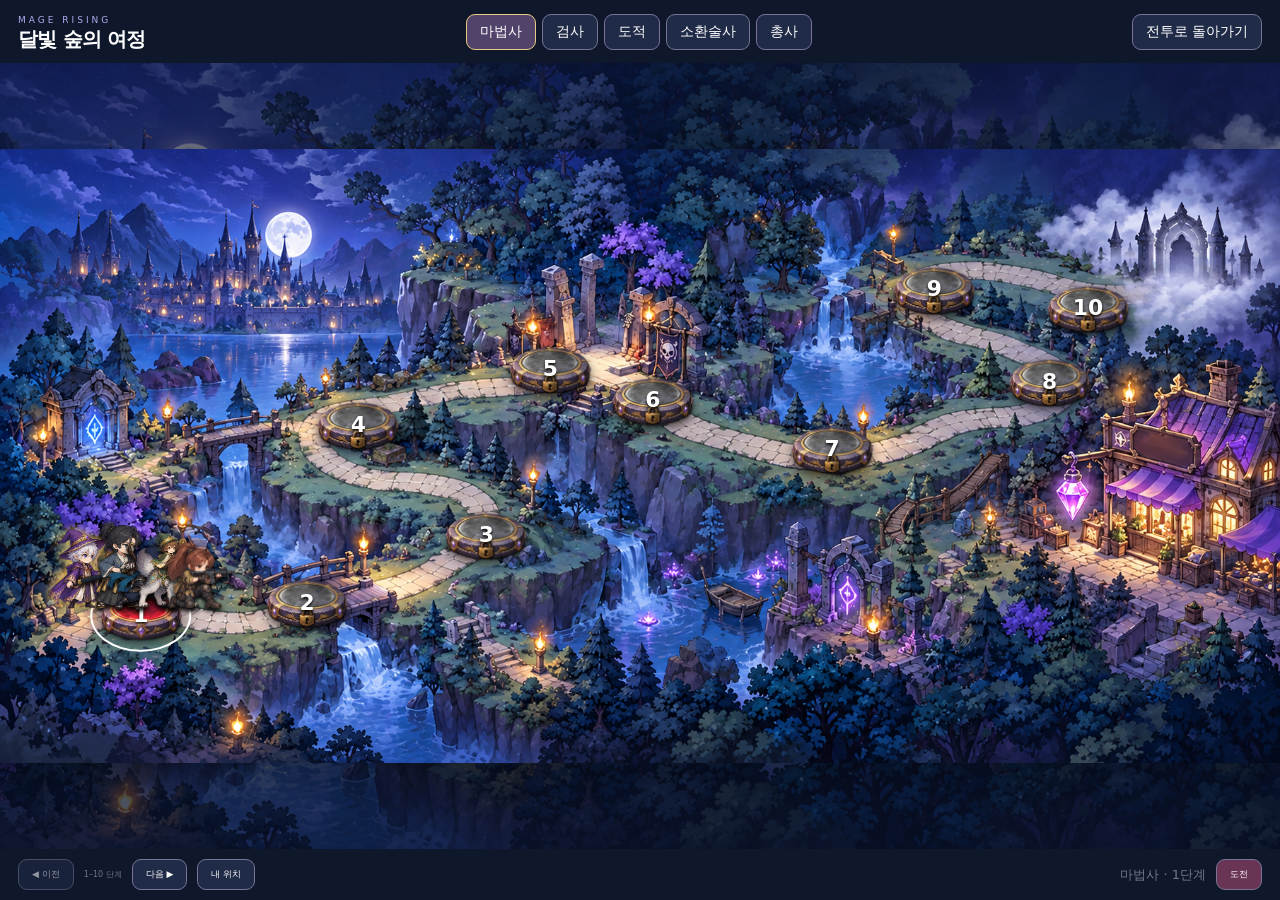
==== commit f865eae1: "Add files via upload" ====
--- a/index.html
+++ b/index.html
@@ -1,6 +1,6 @@
 <!DOCTYPE html>
 
-<html lang="ko"><head><meta charset="utf-8"/><meta content="width=device-width,initial-scale=1,viewport-fit=cover" name="viewport"/><meta content="#10121f" name="theme-color"/><title>마법사의 여정 · Mage Rising</title><meta content="yes" name="mobile-web-app-capable"/><meta content="yes" name="apple-mobile-web-app-capable"/><meta content="black-translucent" name="apple-mobile-web-app-status-bar-style"/><meta content="마법사의 여정" name="apple-mobile-web-app-title"/><link href="manifest.webmanifest" rel="manifest"/><link href="assets/icons/apple-touch-icon.png" rel="apple-touch-icon"/><link href="style.css?v=0941" rel="stylesheet"/><link href="landscape.css?v=0941" rel="stylesheet"/><link rel="stylesheet" href="cards.css?v=0941"/><link rel="stylesheet" href="auto-gear.css?v=0941"/><link rel="stylesheet" href="world-map.css?v=0941"/><link rel="stylesheet" href="gunner.css?v=0941"/></head>
+<html lang="ko"><head><meta charset="utf-8"/><meta content="width=device-width,initial-scale=1,viewport-fit=cover" name="viewport"/><meta content="#10121f" name="theme-color"/><title>마법사의 여정 · Mage Rising</title><meta content="yes" name="mobile-web-app-capable"/><meta content="yes" name="apple-mobile-web-app-capable"/><meta content="black-translucent" name="apple-mobile-web-app-status-bar-style"/><meta content="마법사의 여정" name="apple-mobile-web-app-title"/><link href="manifest.webmanifest" rel="manifest"/><link href="assets/icons/apple-touch-icon.png" rel="apple-touch-icon"/><link href="style.css?v=0945" rel="stylesheet"/><link href="landscape.css?v=0945" rel="stylesheet"/><link rel="stylesheet" href="cards.css?v=0945"/><link rel="stylesheet" href="auto-gear.css?v=0945"/><link rel="stylesheet" href="world-map.css?v=0945"/><link rel="stylesheet" href="gunner.css?v=0945"/></head>
 <body>
 <div aria-hidden="true" id="splash"><div class="splash-sigil">✧</div><small>MAGE RISING</small><h1>마법사의 여정</h1><div class="splash-bar"><i></i></div></div>
 <div class="app">
@@ -9,12 +9,12 @@
 <div class="canvas-wrap"><div class="battle-top"><div><span class="eyebrow" id="biomeName">달빛 숲</span><div class="stage">STAGE <strong id="stageNum">01</strong></div></div><div aria-label="직업 선택" class="class-switch" id="classSwitch"></div><div class="wallet"><span>보유 골드</span><strong><i>◈</i> <b id="goldNum">120</b></strong></div></div><canvas aria-label="자동 전투 화면" id="world"></canvas><div class="zone-label" id="zoneLabel">ENERGY BOLT · 에너지볼트</div><div class="enemy-hp-label" id="enemyHpLabel">적 HP 17.5</div><div class="energy-gauge" hidden="" id="energyGauge"></div><div class="banner" id="banner"></div><div class="battle-state" id="battleState">자동 전투</div><div class="battle-bottom"><div class="hp-row"><span>♥ <b id="hpText">100 / 100</b></span><span id="attackText">적 공격력 1</span></div><div class="bar hp"><i id="hpBar"></i></div><div class="stage-row"><span id="stageGoal">강화몹까지</span><b id="killsText">0 / 100</b></div><div class="bar stage-progress"><i id="killBar"></i></div></div><div aria-label="전투 액티브 슬롯" class="active-slots" id="activeSlots"></div><section class="panel" id="magicPanel"><div class="panel-heading"><div><h2>마력 강화 <span id="powerLevel"></span></h2></div><div aria-label="구매 수량" class="bulk"><button class="active" data-bulk="1">×1</button><button data-bulk="10">×10</button><button data-bulk="max">최대</button></div></div><div class="power-card"><strong hidden="" id="powerValue"></strong><p hidden="" id="powerDetail"></p><button aria-label="마력 강화 구매" class="primary" id="buyPower">강화</button></div></section><div class="gacha-strip"><button class="subtle" id="gachaBtn">🎁 무료 뽑기 · 60초</button><span id="gachaProgress"></span></div><div class="header-actions"><button aria-label="소리 켜기" class="icon-btn" id="soundBtn">♪</button><button aria-label="일시정지" class="icon-btn" id="pauseBtn">Ⅱ</button><button aria-label="랭킹" class="icon-btn" id="rankBtn">🏆</button><button aria-label="설정" class="icon-btn" id="settingsBtn">⚙</button></div><nav aria-label="게임 메뉴" class="tabs"><button class="active" data-tab="magic">⚔ 전투</button><button data-tab="grimoire">✦ 스킬</button><button data-tab="equipment">♜ 장비 <span class="badge" hidden="" id="newItems">0</span></button><button data-tab="character">▤ 캐릭터</button><button data-tab="cards">✧ 카드 <span class="card-badge" id="cardBadge" hidden>0</span></button></nav></div>
 </section>
 <section class="combat-stats offscreen-stats"><div><span>Magic Power</span><strong id="damageStat">10</strong></div><div><span>Magic ATK</span><strong id="intervalStat">1.00초</strong></div><button aria-label="실제 전투 통계 열기" id="combatStatsBtn"><span>기준 DPS · 통계</span><strong id="dpsStat">10</strong></button><div><span>최고 스테이지</span><strong id="bestStat">01</strong></div></section>
-</main><section aria-label="게임 메뉴 화면" class="menu-screen" hidden="" id="menuScreen"><div class="menu-top"><div><strong id="menuTitle">스킬</strong><small>전투 일시정지 · 닫으면 이어서 진행</small></div><nav aria-label="메뉴 전환" class="menu-tabs"><button data-tab="grimoire">스킬</button><button data-tab="equipment">장비</button><button data-tab="character">캐릭터</button><button data-tab="cards">카드</button></nav><button aria-label="메뉴 닫고 전투로" class="subtle" id="menuClose">전투로 ✕</button></div><div class="menu-scroll" id="menuScroll"><section class="panel" hidden id="equipmentPanel"><div class="equipment-left pane-scroll"><h2>자동 성장 장비</h2><div class="equipment-grid" id="equipmentSlots"></div><div class="gear-summary" id="gearSummary"></div><button class="subtle" id="autoGearAllBtn">8부위 모두 보기</button><p id="autoGearHistory"></p><p class="hint left" id="setOverview"></p><details class="auto-gear-rules"><summary>조각과 돌파 보상</summary><p>모든 조각 부위 확률 12.5% · 획득 즉시 자동 흡수</p><p>일반 적 1개: 기본75% / 고급20% / 희귀5%<br>보스: 스테이지 수만큼 · 고급70% / 희귀25% / 유니크5%<br>개당 경험치 1 / 3 / 10 / 30</p><p>10단위 최초 처치: 전 부위 옵션 추가<br>100단위 최초 처치: 추가 옵션 ×2 + 모든 배운 스킬 +1<br>재처치는 조각 지급 · 기존 능력치 상한 유지</p></details></div><div class="equipment-right"><p class="hint left" id="fragmentSummary"></p><div class="auto-gear-cards pane-scroll" id="autoGearCards"></div></div></section><section class="panel" hidden="" id="grimoirePanel"><aside class="skill-sidebar"><h2>스킬</h2><strong id="treeSP"></strong><div id="familyTabs"></div><p hidden="" id="spCount"></p><p id="spSpent"></p><button class="subtle" id="resetFamilyBtn">계열 초기화</button><button class="subtle" id="resetSkillsBtn">전체 초기화</button></aside><div class="skill-workspace"><div class="spell-list" id="spellList"></div><div aria-label="장착 스킬" class="skill-equipped" id="skillEquipped"></div></div></section><section class="panel" hidden="" id="characterPanel"><div class="character-left"><div class="portrait-meta"><h2 id="characterJob"></h2><span id="characterLevel"></span></div><div class="hero-preview"><img alt="선택한 캐릭터 외형" id="characterPreview"/></div><div class="skin-gallery" id="skinGallery"></div><button class="primary" id="applySkinBtn">외형 적용</button><small>외형 전용 · 능력치 동일</small></div><div class="character-right pane-scroll"><div class="character-heading"><h2>캐릭터 능력치</h2><button class="subtle" id="characterCombatBtn">전투통계</button></div><div class="character-stats" id="characterStats"></div><p class="hint left" id="migrationInfo"></p></div></section><section class="panel" hidden id="cardsPanel"><aside class="cards-sidebar"><h2>카드 도감</h2><strong class="cards-count" id="cardOwned"></strong><button class="primary" id="cardOpenBtn">카드 뒤집기</button><button class="subtle" id="cardRevealAllBtn">모두 뒤집기</button><p id="cardPoints"></p><button class="subtle" id="cardPointBtn">10포인트 · 카드 뽑기</button><p id="cardEffects"></p><p id="cardError"></p><p>네 직업 공통 도감 · 보유 효과 자동 적용<br>일반 적 카드 0.2% · 최초 보스 1장 / 강화보스 2장 / 대보스 3장<br>모든 드롭 0성 · 총 48종<br>뒤집기 등급: D39.5% / C28% / B17% / A9% / S4% / SS1.5% / SSR0.5% / SSS0.5%<br>등급 내 균등 · 라인 4장 완성 시 최저 별 보너스<br>대보스 100/200/300/400단계: 업화룡/빙결 폭군/죽음의 군주/폭풍 야수 1장 보장, 이후 반복<br>조각 경험치·추가 조각 보너스 적용 · 등급 비율 유지<br>이미 처치한 보스 소급 지급 없음</p></aside><div class="cards-grid" id="cardGrid"></div></section></div></section><footer><span>v0.9.41 · 자동 저장</span><button id="helpBtn">플레이 안내</button><span id="saveStatus">저장 준비</span></footer></div>
+</main><section aria-label="게임 메뉴 화면" class="menu-screen" hidden="" id="menuScreen"><div class="menu-top"><div><strong id="menuTitle">스킬</strong><small>전투 일시정지 · 닫으면 이어서 진행</small></div><nav aria-label="메뉴 전환" class="menu-tabs"><button data-tab="grimoire">스킬</button><button data-tab="equipment">장비</button><button data-tab="character">캐릭터</button><button data-tab="cards">카드</button></nav><button aria-label="메뉴 닫고 전투로" class="subtle" id="menuClose">전투로 ✕</button></div><div class="menu-scroll" id="menuScroll"><section class="panel" hidden id="equipmentPanel"><div class="equipment-left pane-scroll"><h2>자동 성장 장비</h2><div class="equipment-grid" id="equipmentSlots"></div><div class="gear-summary" id="gearSummary"></div><button class="subtle" id="autoGearAllBtn">8부위 모두 보기</button><p id="autoGearHistory"></p><p class="hint left" id="setOverview"></p><details class="auto-gear-rules"><summary>조각과 돌파 보상</summary><p>모든 조각 부위 확률 12.5% · 획득 즉시 자동 흡수</p><p>일반 적 1개: 기본75% / 고급20% / 희귀5%<br>보스: 스테이지 수만큼 · 고급70% / 희귀25% / 유니크5%<br>개당 경험치 1 / 3 / 10 / 30</p><p>10단위 최초 처치: 전 부위 옵션 추가<br>100단위 최초 처치: 추가 옵션 ×2 + 모든 배운 스킬 +1<br>재처치는 조각 지급 · 기존 능력치 상한 유지</p></details></div><div class="equipment-right"><p class="hint left" id="fragmentSummary"></p><div class="auto-gear-cards pane-scroll" id="autoGearCards"></div></div></section><section class="panel" hidden="" id="grimoirePanel"><aside class="skill-sidebar"><h2>스킬</h2><strong id="treeSP"></strong><div id="familyTabs"></div><p hidden="" id="spCount"></p><p id="spSpent"></p><button class="subtle" id="resetFamilyBtn">계열 초기화</button><button class="subtle" id="resetSkillsBtn">전체 초기화</button></aside><div class="skill-workspace"><div class="spell-list" id="spellList"></div><div aria-label="장착 스킬" class="skill-equipped" id="skillEquipped"></div></div></section><section class="panel" hidden="" id="characterPanel"><div class="character-left"><div class="portrait-meta"><h2 id="characterJob"></h2><span id="characterLevel"></span></div><div class="hero-preview"><img alt="선택한 캐릭터 외형" id="characterPreview"/></div><div class="skin-gallery" id="skinGallery"></div><button class="primary" id="applySkinBtn">외형 적용</button><small>외형 전용 · 능력치 동일</small></div><div class="character-right pane-scroll"><div class="character-heading"><h2>캐릭터 능력치</h2><button class="subtle" id="characterCombatBtn">전투통계</button></div><div class="character-stats" id="characterStats"></div><p class="hint left" id="migrationInfo"></p></div></section><section class="panel" hidden id="cardsPanel"><aside class="cards-sidebar"><h2>카드 도감</h2><strong class="cards-count" id="cardOwned"></strong><button class="primary" id="cardOpenBtn">카드 뒤집기</button><button class="subtle" id="cardRevealAllBtn">모두 뒤집기</button><p id="cardPoints"></p><button class="subtle" id="cardPointBtn">10포인트 · 카드 뽑기</button><p id="cardEffects"></p><p id="cardError"></p><p>네 직업 공통 도감 · 보유 효과 자동 적용<br>일반 적 카드 0.2% · 최초 보스 1장 / 강화보스 2장 / 대보스 3장<br>모든 드롭 0성 · 총 48종<br>뒤집기 등급: D39.5% / C28% / B17% / A9% / S4% / SS1.5% / SSR0.5% / SSS0.5%<br>등급 내 균등 · 라인 4장 완성 시 최저 별 보너스<br>대보스 100/200/300/400단계: 업화룡/빙결 폭군/죽음의 군주/폭풍 야수 1장 보장, 이후 반복<br>조각 경험치·추가 조각 보너스 적용 · 등급 비율 유지<br>이미 처치한 보스 소급 지급 없음</p></aside><div class="cards-grid" id="cardGrid"></div></section></div></section><footer><span>v0.9.45 · 자동 저장</span><button id="helpBtn">플레이 안내</button><span id="saveStatus">저장 준비</span></footer></div>
 <div class="toast" id="toast" role="status"></div>
 <div class="modal" hidden="" id="modal"><div aria-labelledby="modalTitle" aria-modal="true" class="modal-card" role="dialog"><button aria-label="닫기" class="modal-close" id="modalClose">×</button><div id="modalContent"></div></div></div>
 <input accept="application/json,.json" hidden="" id="importFile" type="file"/>
-<div class="rotate-notice" hidden="" id="rotateNotice" role="status"><span>↻</span><h2>휴대폰을 가로로 돌려주세요</h2><p>전투는 멈춘 상태로 기다리고 있어요.</p></div><script src="js/class-data.js?v=0941"></script><script src="js/gunner-data.js?v=0941"></script><script>try{const j=JSON.parse(localStorage.getItem("mage-rising-shared")||"{}").selectedClass;window.MAGE_CLASS_ID=MAGE_CLASSES.jobs[j]?j:"mage";}catch(e){window.MAGE_CLASS_ID="mage";}</script><script src="js/config.js?v=0941"></script><script src="js/items.js?v=0941"></script><script src="js/skills.js?v=0941"></script><script src="js/class-art.js?v=0941"></script><script src="js/gunner-kneel.js?v=0941"></script><script src="js/gunner.js?v=0941"></script><script src="js/remaster.js?v=0941"></script><script src="js/combat-art.js?v=0941"></script><script src="js/summoner-art.js?v=0941"></script><script src="js/warrior-fx.js?v=0941"></script><script src="js/warrior-skills.js?v=0941"></script><script src="js/cards.js?v=0941"></script><script src="js/auto-gear.js?v=0941"></script><script src="js/renewal-assets.js?v=0941"></script><script src="js/card-expansion-assets.js?v=0941"></script><script src="js/gwimun.js?v=0941"></script><script src="js/game.js?v=0941"></script><script src="js/polish.js?v=0941"></script><script src="js/orientation.js?v=0941"></script><script src="js/firebase-config.js?v=0941"></script><script src="js/rank.js?v=0941"></script>
-<script src="js/world-map.js?v=0941"></script></body></html>
+<div class="rotate-notice" hidden="" id="rotateNotice" role="status"><span>↻</span><h2>휴대폰을 가로로 돌려주세요</h2><p>전투는 멈춘 상태로 기다리고 있어요.</p></div><script src="js/class-data.js?v=0945"></script><script src="js/gunner-data.js?v=0945"></script><script>try{const j=JSON.parse(localStorage.getItem("mage-rising-shared")||"{}").selectedClass;window.MAGE_CLASS_ID=MAGE_CLASSES.jobs[j]?j:"mage";}catch(e){window.MAGE_CLASS_ID="mage";}</script><script src="js/config.js?v=0945"></script><script src="js/items.js?v=0945"></script><script src="js/skills.js?v=0945"></script><script src="js/class-art.js?v=0945"></script><script src="js/gunner-kneel.js?v=0945"></script><script src="js/gunner.js?v=0945"></script><script src="js/remaster.js?v=0945"></script><script src="js/combat-art.js?v=0945"></script><script src="js/summoner-art.js?v=0945"></script><script src="js/warrior-fx.js?v=0945"></script><script src="js/warrior-skills.js?v=0945"></script><script src="js/cards.js?v=0945"></script><script src="js/auto-gear.js?v=0945"></script><script src="js/renewal-assets.js?v=0945"></script><script src="js/card-expansion-assets.js?v=0945"></script><script src="js/gwimun.js?v=0945"></script><script src="js/deep-sea.js?v=0945"></script><script src="js/cosmic-fx.js?v=0945"></script><script src="js/game.js?v=0945"></script><script src="js/polish.js?v=0945"></script><script src="js/orientation.js?v=0945"></script><script src="js/firebase-config.js?v=0945"></script><script src="js/rank.js?v=0945"></script>
+<script src="js/world-map.js?v=0945"></script></body></html>
 
 
 
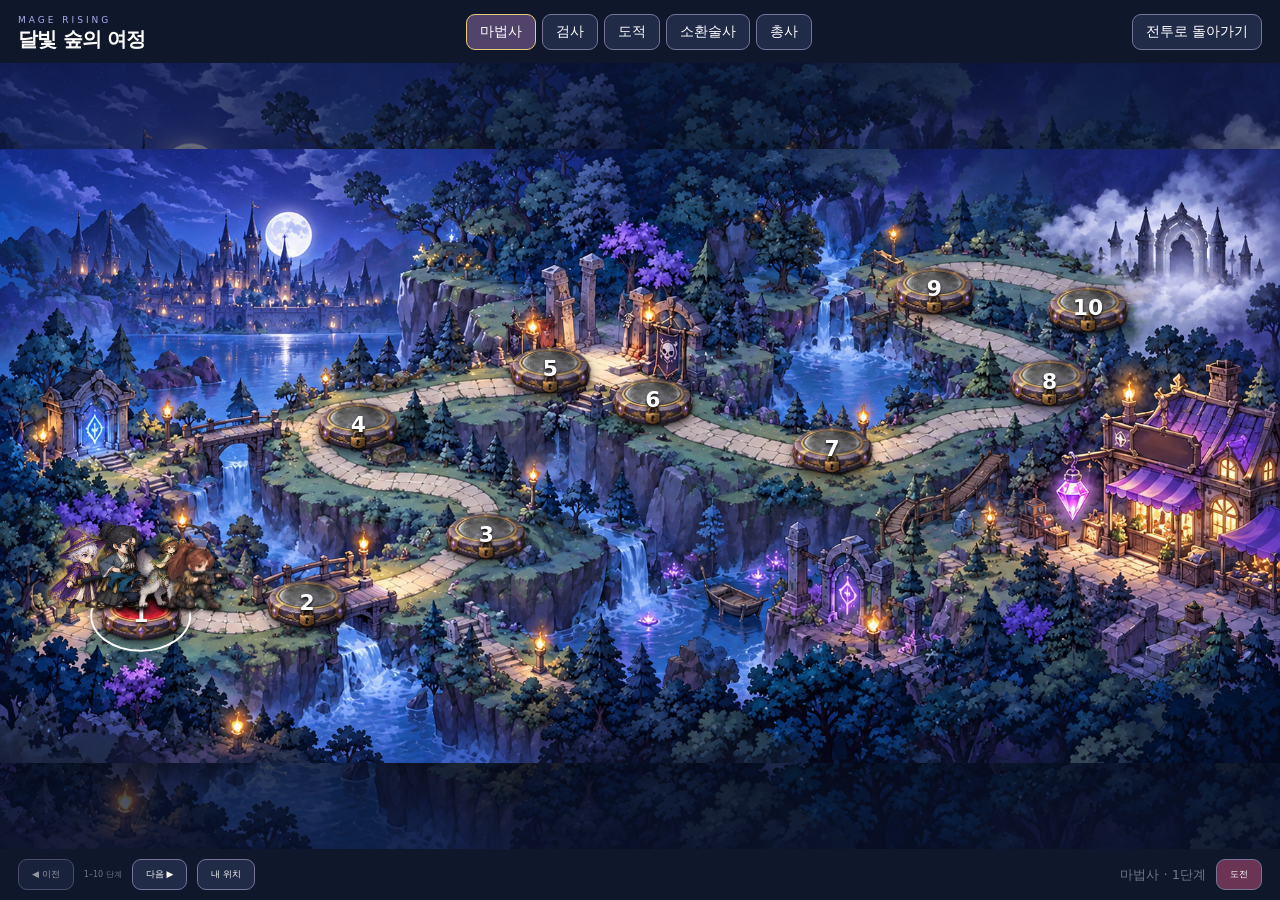
==== commit 3df330f6: "Add files via upload" ====
--- a/index.html
+++ b/index.html
@@ -13,7 +13,7 @@
 <div class="toast" id="toast" role="status"></div>
 <div class="modal" hidden="" id="modal"><div aria-labelledby="modalTitle" aria-modal="true" class="modal-card" role="dialog"><button aria-label="닫기" class="modal-close" id="modalClose">×</button><div id="modalContent"></div></div></div>
 <input accept="application/json,.json" hidden="" id="importFile" type="file"/>
-<div class="rotate-notice" hidden="" id="rotateNotice" role="status"><span>↻</span><h2>휴대폰을 가로로 돌려주세요</h2><p>전투는 멈춘 상태로 기다리고 있어요.</p></div><script src="js/class-data.js?v=0945"></script><script src="js/gunner-data.js?v=0945"></script><script>try{const j=JSON.parse(localStorage.getItem("mage-rising-shared")||"{}").selectedClass;window.MAGE_CLASS_ID=MAGE_CLASSES.jobs[j]?j:"mage";}catch(e){window.MAGE_CLASS_ID="mage";}</script><script src="js/config.js?v=0945"></script><script src="js/items.js?v=0945"></script><script src="js/skills.js?v=0945"></script><script src="js/class-art.js?v=0945"></script><script src="js/gunner-kneel.js?v=0945"></script><script src="js/gunner.js?v=0945"></script><script src="js/remaster.js?v=0945"></script><script src="js/combat-art.js?v=0945"></script><script src="js/summoner-art.js?v=0945"></script><script src="js/warrior-fx.js?v=0945"></script><script src="js/warrior-skills.js?v=0945"></script><script src="js/cards.js?v=0945"></script><script src="js/auto-gear.js?v=0945"></script><script src="js/renewal-assets.js?v=0945"></script><script src="js/card-expansion-assets.js?v=0945"></script><script src="js/gwimun.js?v=0945"></script><script src="js/deep-sea.js?v=0945"></script><script src="js/cosmic-fx.js?v=0945"></script><script src="js/game.js?v=0945"></script><script src="js/polish.js?v=0945"></script><script src="js/orientation.js?v=0945"></script><script src="js/firebase-config.js?v=0945"></script><script src="js/rank.js?v=0945"></script>
+<div class="rotate-notice" hidden="" id="rotateNotice" role="status"><span>↻</span><h2>휴대폰을 가로로 돌려주세요</h2><p>전투는 멈춘 상태로 기다리고 있어요.</p></div><script src="js/class-data.js?v=0945"></script><script src="js/gunner-data.js?v=0945"></script><script>try{const j=JSON.parse(localStorage.getItem("mage-rising-shared")||"{}").selectedClass;window.MAGE_CLASS_ID=MAGE_CLASSES.jobs[j]?j:"mage";}catch(e){window.MAGE_CLASS_ID="mage";}</script><script src="js/config.js?v=0945"></script><script src="js/items.js?v=0945"></script><script src="js/skills.js?v=136"></script><script src="js/class-art.js?v=0945"></script><script src="js/gunner-kneel.js?v=0945"></script><script src="js/gunner.js?v=0945"></script><script src="js/remaster.js?v=0945"></script><script src="js/combat-art.js?v=0945"></script><script src="js/summoner-art.js?v=0945"></script><script src="js/warrior-fx.js?v=0945"></script><script src="js/warrior-skills.js?v=0945"></script><script src="js/cards.js?v=0945"></script><script src="js/auto-gear.js?v=0945"></script><script src="js/renewal-assets.js?v=0945"></script><script src="js/card-expansion-assets.js?v=0945"></script><script src="js/gwimun.js?v=0945"></script><script src="js/deep-sea.js?v=0945"></script><script src="js/cosmic-fx.js?v=0945"></script><script src="js/mana.js?v=136"></script><script src="js/game.js?v=136"></script><script src="js/polish.js?v=0945"></script><script src="js/orientation.js?v=0945"></script><script src="js/firebase-config.js?v=0945"></script><script src="js/rank.js?v=0945"></script>
 <script src="js/world-map.js?v=0945"></script></body></html>
 
 
